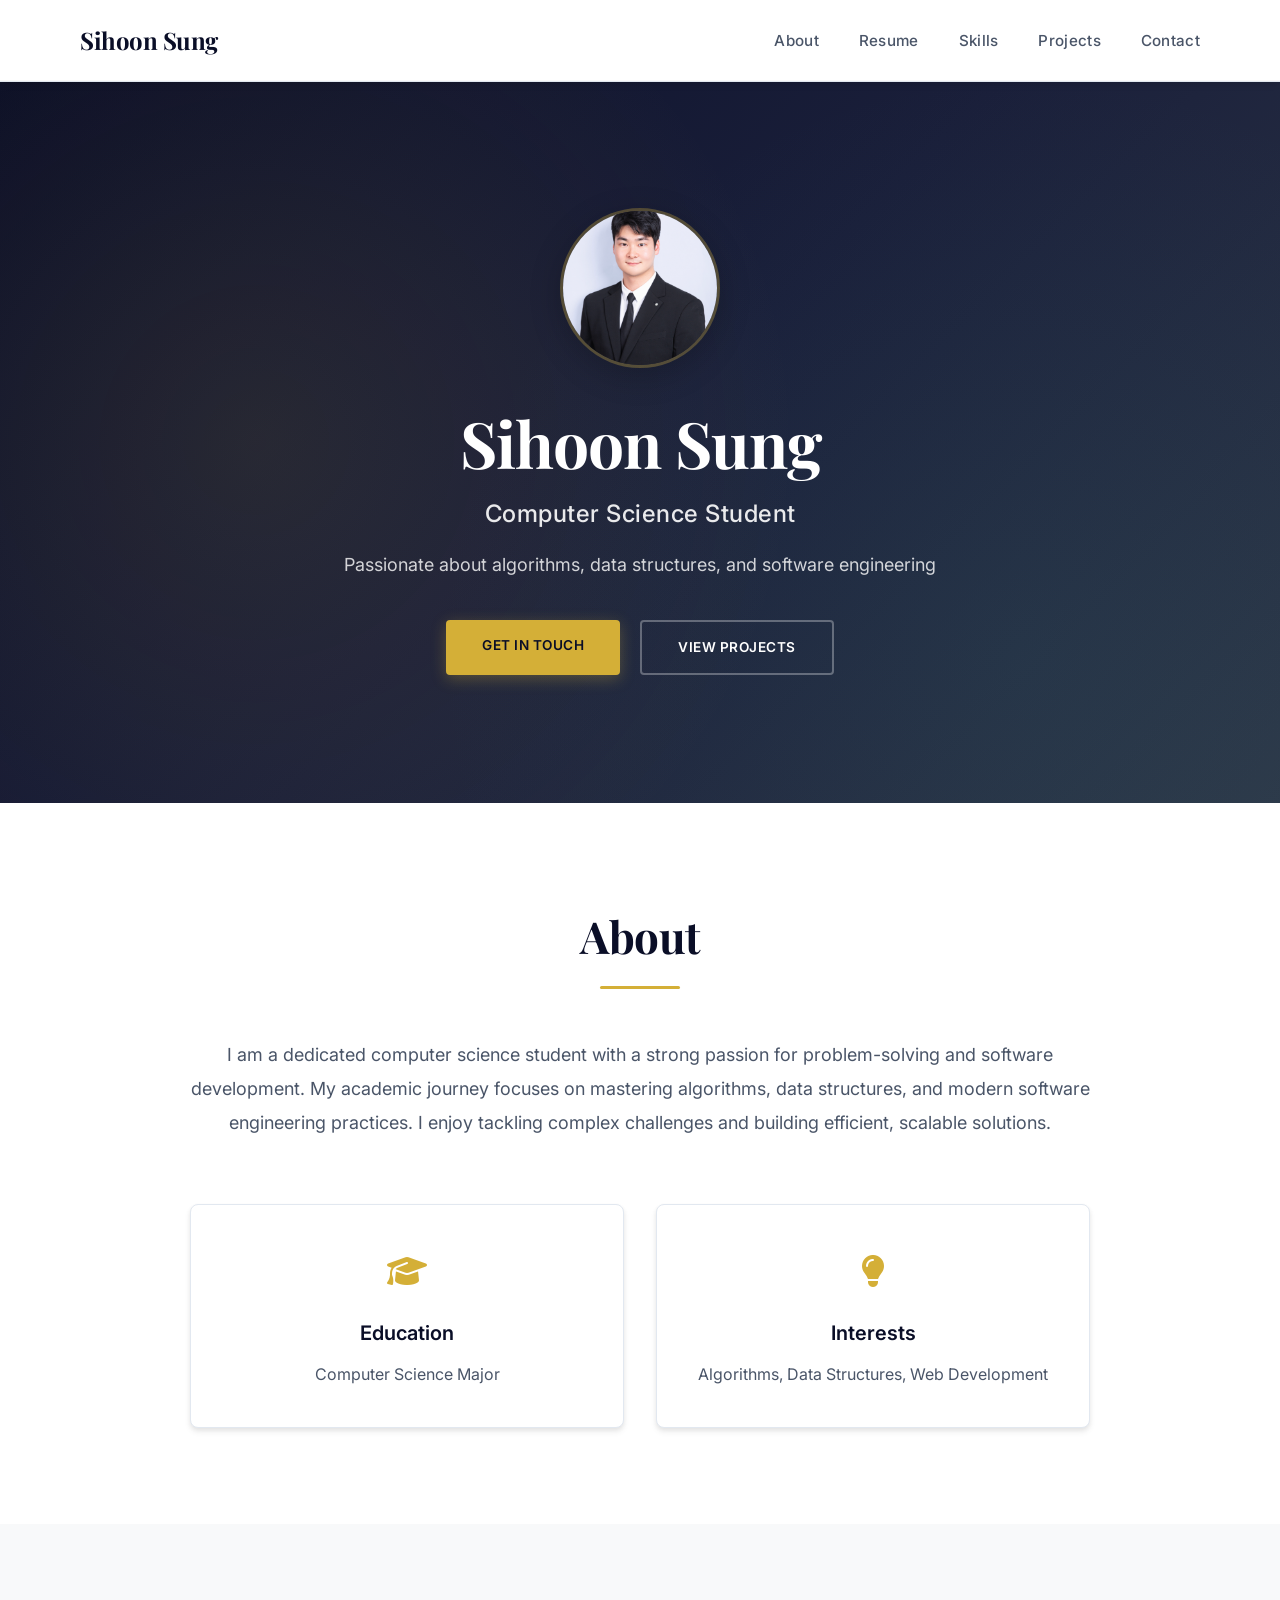
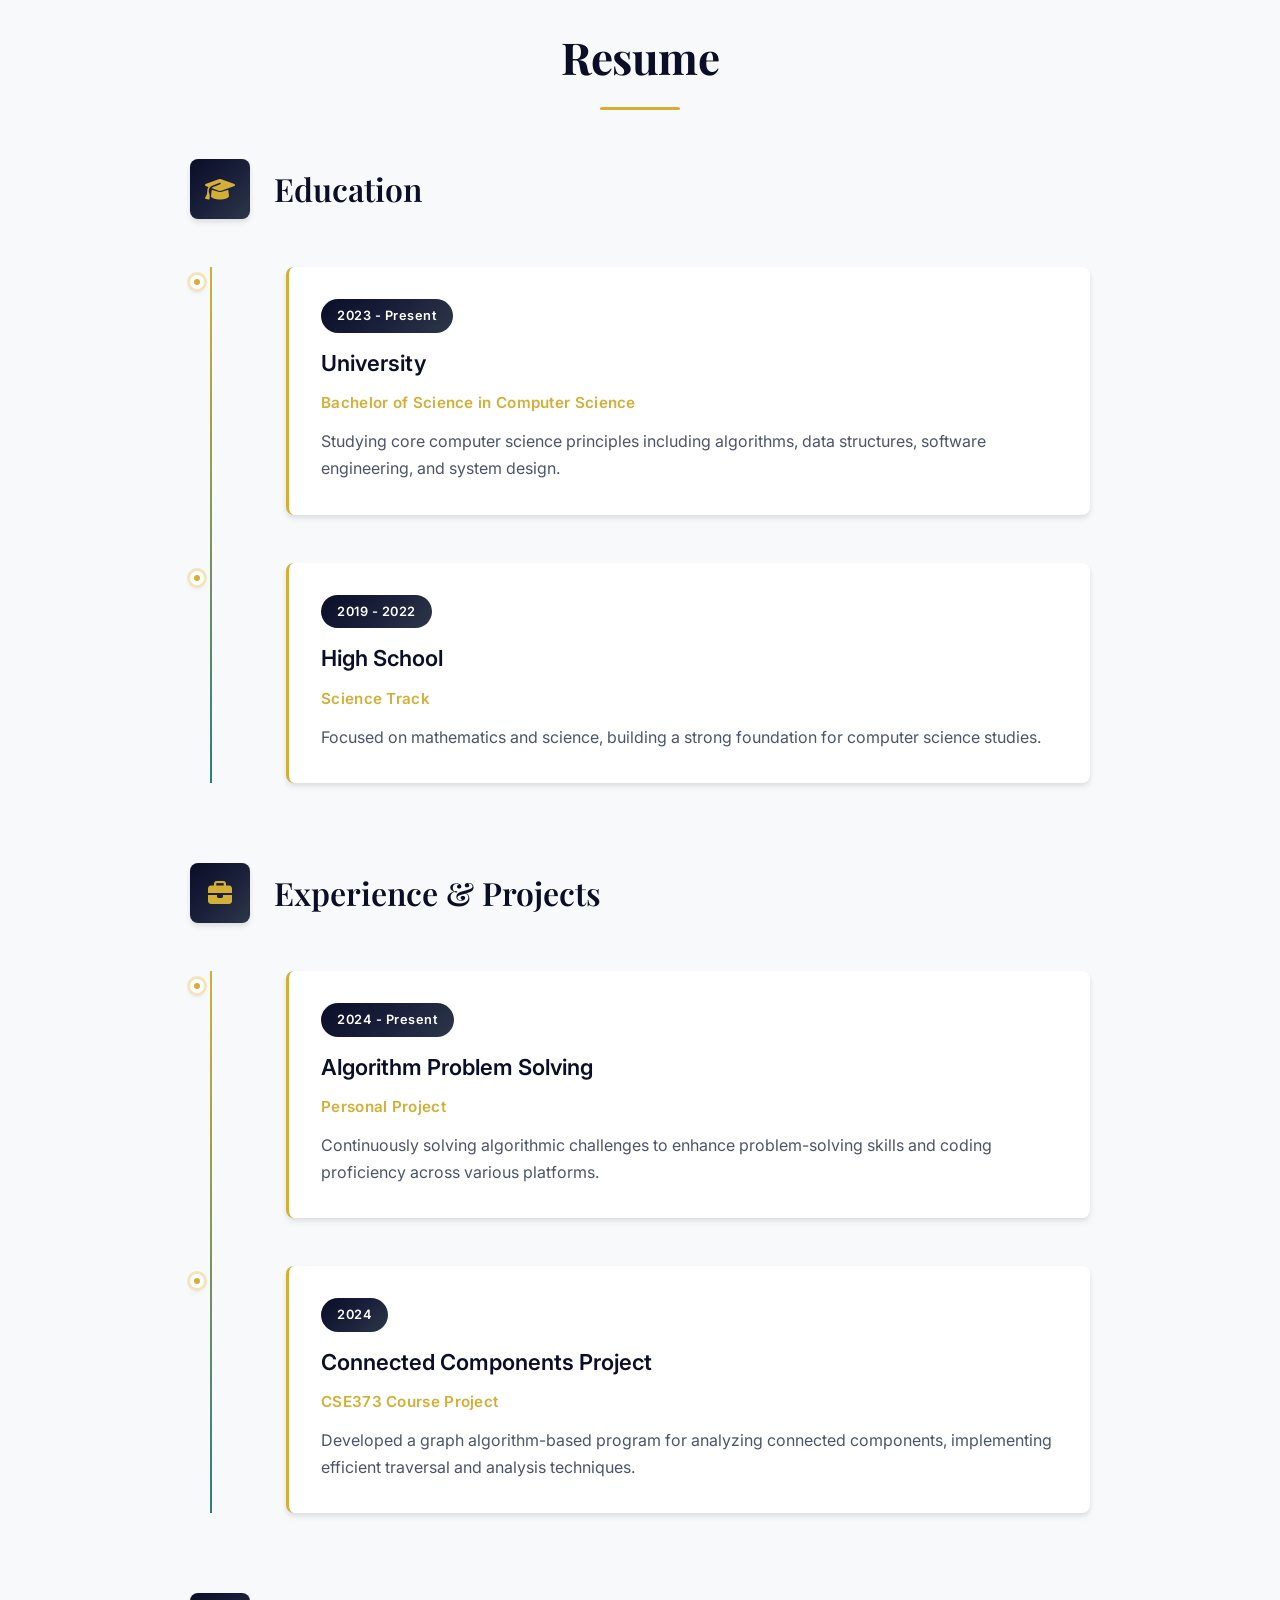
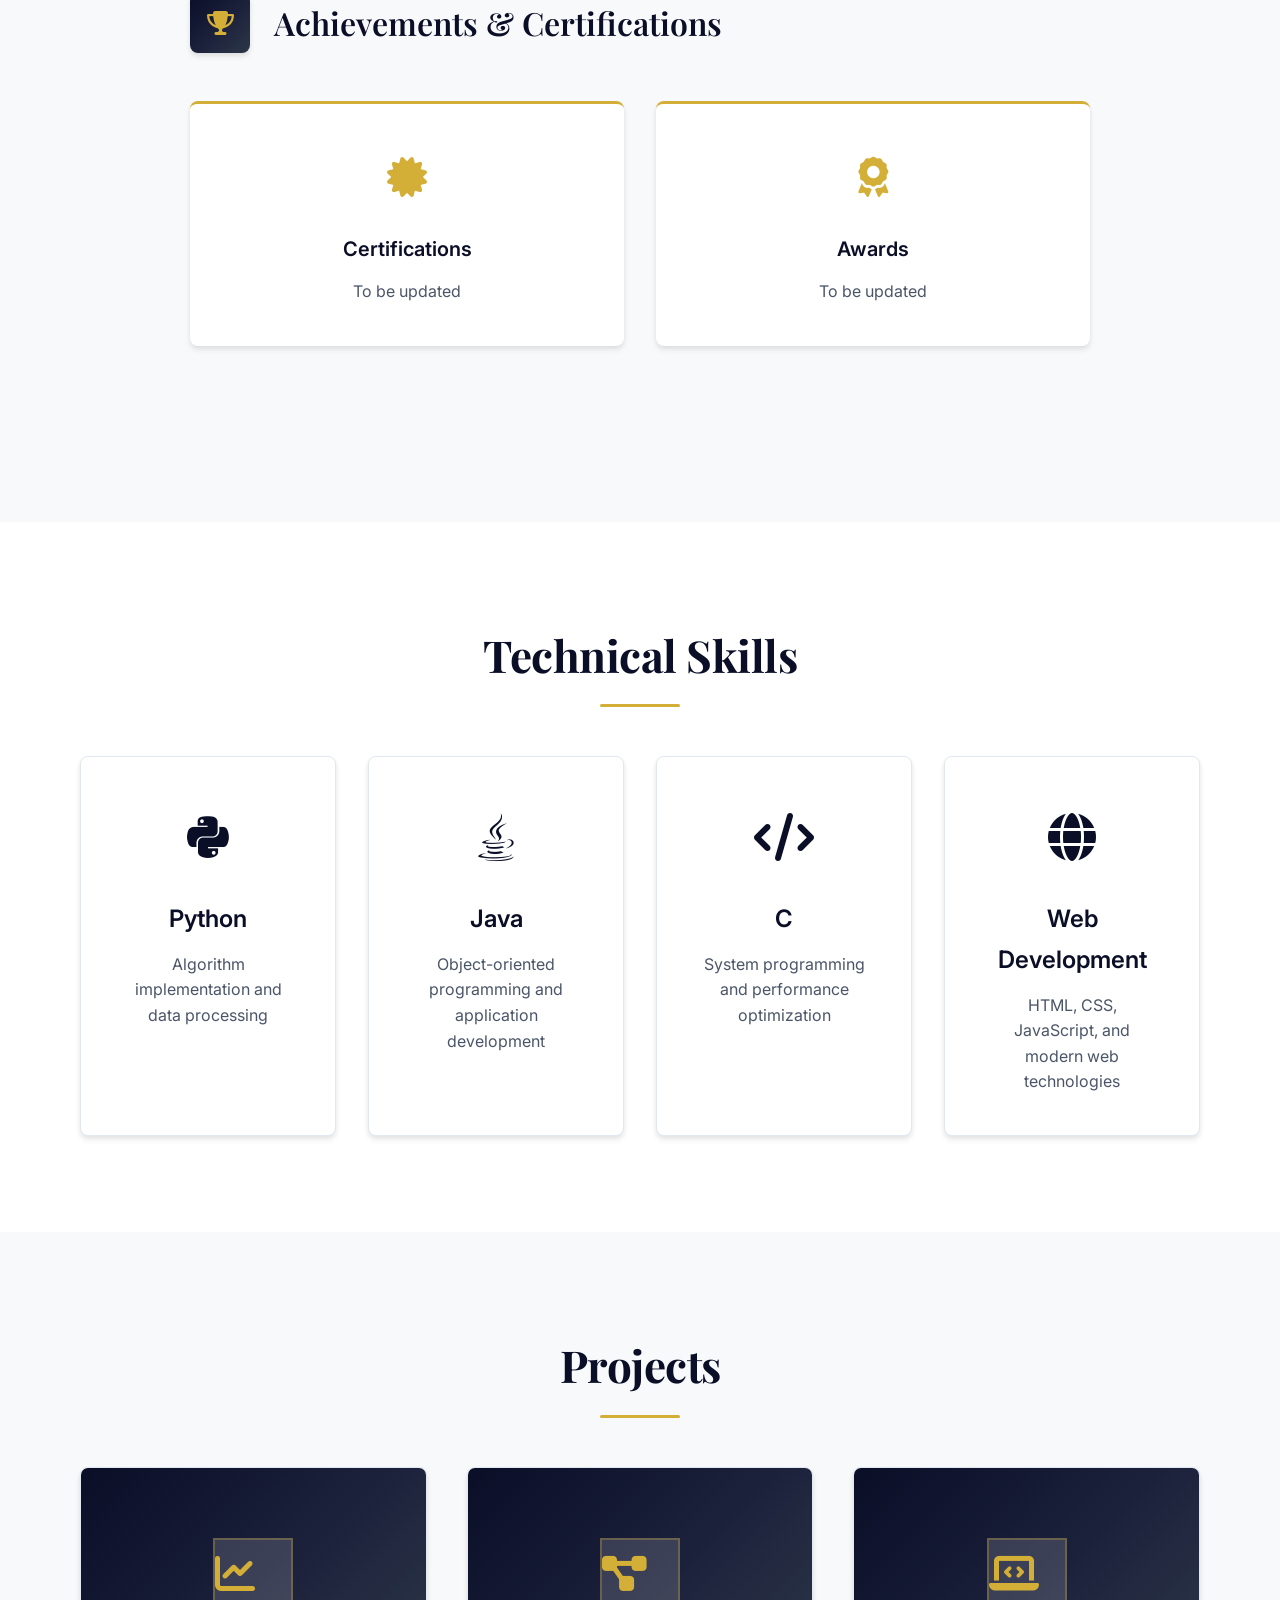
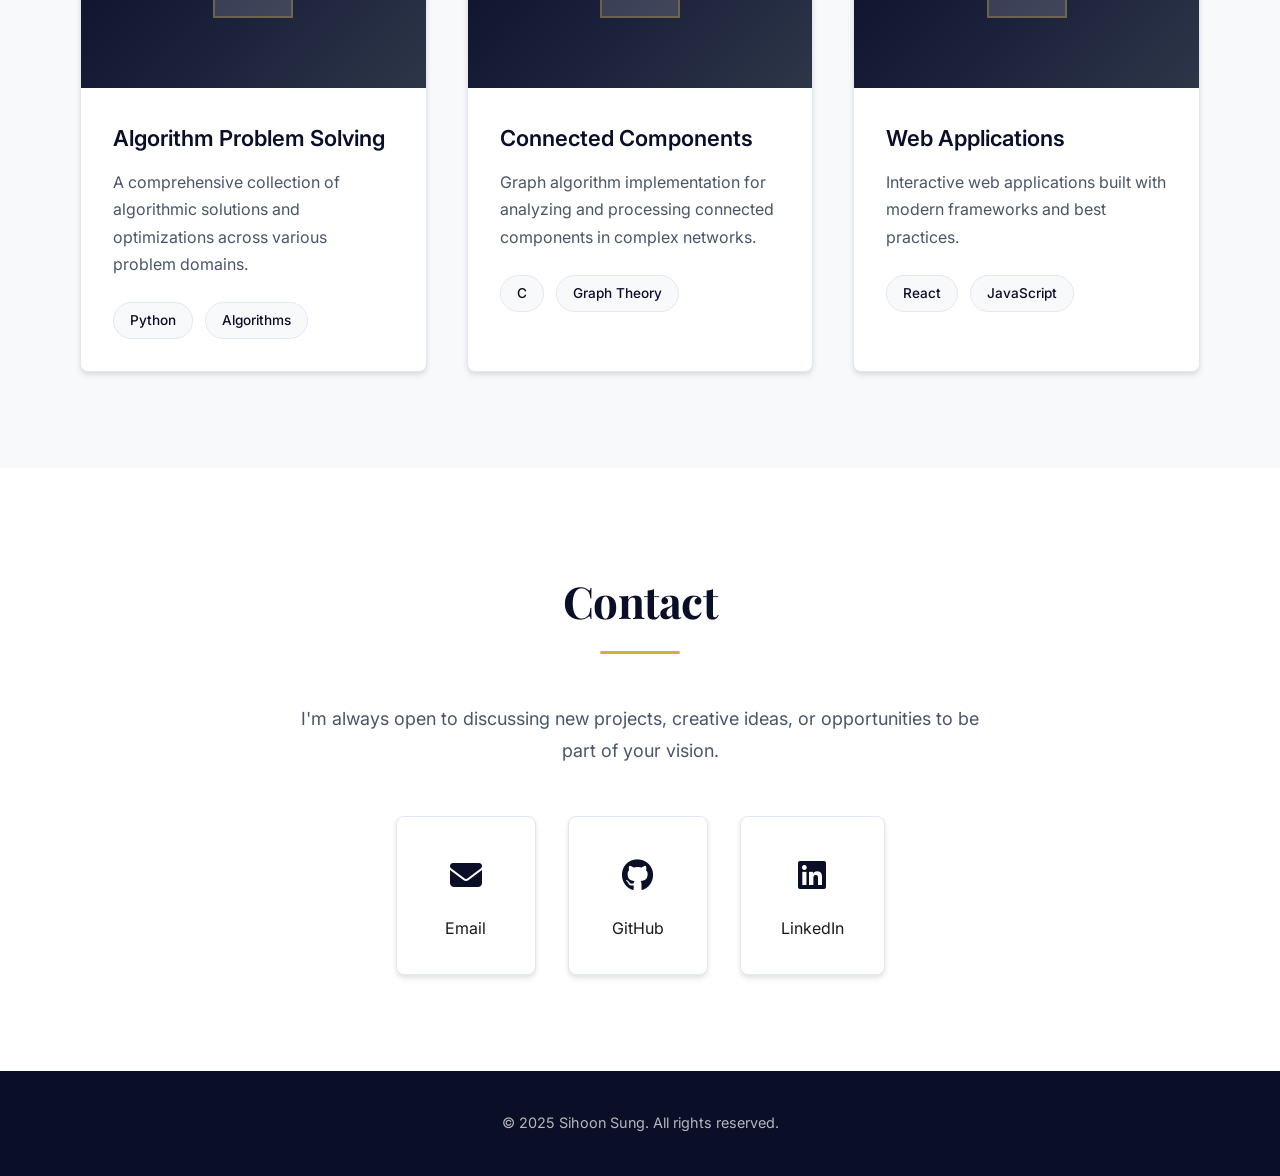
==== Profile/index.html @ a8737f74 "Profile" ====
<!DOCTYPE html>
<html lang="en">
<head>
    <meta charset="UTF-8">
    <meta name="viewport" content="width=device-width, initial-scale=1.0">
    <meta name="description" content="Sihoon Sung - Computer Science Student | Portfolio">
    <meta name="keywords" content="Sihoon Sung, Computer Science, Portfolio, Software Engineer">
    <meta name="author" content="Sihoon Sung">
    <link rel="canonical" href="https://sihoonsung.com">
    <title>Sihoon Sung | Portfolio</title>
    <link rel="stylesheet" href="styles.css">
    <link rel="preconnect" href="https://fonts.googleapis.com">
    <link rel="preconnect" href="https://fonts.gstatic.com" crossorigin>
    <link href="https://fonts.googleapis.com/css2?family=Inter:wght@300;400;500;600;700&family=Playfair+Display:wght@400;600;700&display=swap" rel="stylesheet">
    <link rel="stylesheet" href="https://cdnjs.cloudflare.com/ajax/libs/font-awesome/6.4.0/css/all.min.css">
</head>
<body>
    <nav class="navbar">
        <div class="container">
            <div class="nav-brand">Sihoon Sung</div>
            <ul class="nav-menu">
                <li><a href="#about">About</a></li>
                <li><a href="#resume">Resume</a></li>
                <li><a href="#skills">Skills</a></li>
                <li><a href="#projects">Projects</a></li>
                <li><a href="#contact">Contact</a></li>
            </ul>
        </div>
    </nav>

    <section class="hero">
        <div class="container">
            <div class="hero-content">
                <div class="hero-image">
                    <img src="수정.jpg" alt="Sihoon Sung" class="profile-image">
                </div>
                <h1 class="hero-title">Sihoon Sung</h1>
                <p class="hero-subtitle">Computer Science Student</p>
                <p class="hero-description">Passionate about algorithms, data structures, and software engineering</p>
                <div class="hero-buttons">
                    <a href="#contact" class="btn btn-primary">Get in Touch</a>
                    <a href="#projects" class="btn btn-secondary">View Projects</a>
                </div>
            </div>
        </div>
    </section>

    <section id="about" class="section">
        <div class="container">
            <h2 class="section-title">About</h2>
            <div class="about-content">
                <p class="about-text">
                    I am a dedicated computer science student with a strong passion for problem-solving and software development. 
                    My academic journey focuses on mastering algorithms, data structures, and modern software engineering practices. 
                    I enjoy tackling complex challenges and building efficient, scalable solutions.
                </p>
                <div class="about-details">
                    <div class="detail-item">
                        <div class="detail-icon"><i class="fas fa-graduation-cap"></i></div>
                        <h3>Education</h3>
                        <p>Computer Science Major</p>
                    </div>
                    <div class="detail-item">
                        <div class="detail-icon"><i class="fas fa-lightbulb"></i></div>
                        <h3>Interests</h3>
                        <p>Algorithms, Data Structures, Web Development</p>
                    </div>
                </div>
            </div>
        </div>
    </section>

    <section id="resume" class="section section-alt">
        <div class="container">
            <h2 class="section-title">Resume</h2>
            <div class="resume-container">
                <div class="resume-section">
                    <div class="resume-header">
                        <div class="resume-icon"><i class="fas fa-graduation-cap"></i></div>
                        <h3>Education</h3>
                    </div>
                    <div class="timeline">
                        <div class="timeline-item">
                            <div class="timeline-marker"></div>
                            <div class="timeline-content">
                                <div class="timeline-date">2023 - Present</div>
                                <h4>University</h4>
                                <p class="timeline-subtitle">Bachelor of Science in Computer Science</p>
                                <p class="timeline-description">Studying core computer science principles including algorithms, data structures, software engineering, and system design.</p>
                            </div>
                        </div>
                        <div class="timeline-item">
                            <div class="timeline-marker"></div>
                            <div class="timeline-content">
                                <div class="timeline-date">2019 - 2022</div>
                                <h4>High School</h4>
                                <p class="timeline-subtitle">Science Track</p>
                                <p class="timeline-description">Focused on mathematics and science, building a strong foundation for computer science studies.</p>
                            </div>
                        </div>
                    </div>
                </div>

                <div class="resume-section">
                    <div class="resume-header">
                        <div class="resume-icon"><i class="fas fa-briefcase"></i></div>
                        <h3>Experience & Projects</h3>
                    </div>
                    <div class="timeline">
                        <div class="timeline-item">
                            <div class="timeline-marker"></div>
                            <div class="timeline-content">
                                <div class="timeline-date">2024 - Present</div>
                                <h4>Algorithm Problem Solving</h4>
                                <p class="timeline-subtitle">Personal Project</p>
                                <p class="timeline-description">Continuously solving algorithmic challenges to enhance problem-solving skills and coding proficiency across various platforms.</p>
                            </div>
                        </div>
                        <div class="timeline-item">
                            <div class="timeline-marker"></div>
                            <div class="timeline-content">
                                <div class="timeline-date">2024</div>
                                <h4>Connected Components Project</h4>
                                <p class="timeline-subtitle">CSE373 Course Project</p>
                                <p class="timeline-description">Developed a graph algorithm-based program for analyzing connected components, implementing efficient traversal and analysis techniques.</p>
                            </div>
                        </div>
                    </div>
                </div>

                <div class="resume-section">
                    <div class="resume-header">
                        <div class="resume-icon"><i class="fas fa-trophy"></i></div>
                        <h3>Achievements & Certifications</h3>
                    </div>
                    <div class="achievements-grid">
                        <div class="achievement-card">
                            <div class="achievement-icon"><i class="fas fa-certificate"></i></div>
                            <h4>Certifications</h4>
                            <p>To be updated</p>
                        </div>
                        <div class="achievement-card">
                            <div class="achievement-icon"><i class="fas fa-award"></i></div>
                            <h4>Awards</h4>
                            <p>To be updated</p>
                        </div>
                    </div>
                </div>
            </div>
        </div>
    </section>

    <section id="skills" class="section">
        <div class="container">
            <h2 class="section-title">Technical Skills</h2>
            <div class="skills-grid">
                <div class="skill-card">
                    <div class="skill-icon"><i class="fab fa-python"></i></div>
                    <h3>Python</h3>
                    <p>Algorithm implementation and data processing</p>
                </div>
                <div class="skill-card">
                    <div class="skill-icon"><i class="fab fa-java"></i></div>
                    <h3>Java</h3>
                    <p>Object-oriented programming and application development</p>
                </div>
                <div class="skill-card">
                    <div class="skill-icon"><i class="fas fa-code"></i></div>
                    <h3>C</h3>
                    <p>System programming and performance optimization</p>
                </div>
                <div class="skill-card">
                    <div class="skill-icon"><i class="fas fa-globe"></i></div>
                    <h3>Web Development</h3>
                    <p>HTML, CSS, JavaScript, and modern web technologies</p>
                </div>
            </div>
        </div>
    </section>

    <section id="projects" class="section section-alt">
        <div class="container">
            <h2 class="section-title">Projects</h2>
            <div class="projects-grid">
                <div class="project-card">
                    <div class="project-image">
                        <div class="image-placeholder"><i class="fas fa-chart-line"></i></div>
                    </div>
                    <div class="project-content">
                        <h3>Algorithm Problem Solving</h3>
                        <p>A comprehensive collection of algorithmic solutions and optimizations across various problem domains.</p>
                        <div class="project-tags">
                            <span class="tag">Python</span>
                            <span class="tag">Algorithms</span>
                        </div>
                    </div>
                </div>
                <div class="project-card">
                    <div class="project-image">
                        <div class="image-placeholder"><i class="fas fa-project-diagram"></i></div>
                    </div>
                    <div class="project-content">
                        <h3>Connected Components</h3>
                        <p>Graph algorithm implementation for analyzing and processing connected components in complex networks.</p>
                        <div class="project-tags">
                            <span class="tag">C</span>
                            <span class="tag">Graph Theory</span>
                        </div>
                    </div>
                </div>
                <div class="project-card">
                    <div class="project-image">
                        <div class="image-placeholder"><i class="fas fa-laptop-code"></i></div>
                    </div>
                    <div class="project-content">
                        <h3>Web Applications</h3>
                        <p>Interactive web applications built with modern frameworks and best practices.</p>
                        <div class="project-tags">
                            <span class="tag">React</span>
                            <span class="tag">JavaScript</span>
                        </div>
                    </div>
                </div>
            </div>
        </div>
    </section>

    <section id="contact" class="section">
        <div class="container">
            <h2 class="section-title">Contact</h2>
            <div class="contact-content">
                <p class="contact-text">I'm always open to discussing new projects, creative ideas, or opportunities to be part of your vision.</p>
                <div class="contact-links">
                    <a href="mailto:your.email@example.com" class="contact-link">
                        <span class="contact-icon"><i class="fas fa-envelope"></i></span>
                        <span>Email</span>
                    </a>
                    <a href="https://github.com" target="_blank" class="contact-link">
                        <span class="contact-icon"><i class="fab fa-github"></i></span>
                        <span>GitHub</span>
                    </a>
                    <a href="https://linkedin.com" target="_blank" class="contact-link">
                        <span class="contact-icon"><i class="fab fa-linkedin"></i></span>
                        <span>LinkedIn</span>
                    </a>
                </div>
            </div>
        </div>
    </section>

    <footer class="footer">
        <div class="container">
            <p>&copy; 2025 Sihoon Sung. All rights reserved.</p>
        </div>
    </footer>

    <script src="script.js"></script>
</body>
</html>
---- Profile/styles.css ----
* {
    margin: 0;
    padding: 0;
    box-sizing: border-box;
}

:root {
    --primary-dark: #0a0e27;
    --primary-navy: #1a1f3a;
    --primary-charcoal: #2d3748;
    --accent-gold: #d4af37;
    --accent-gold-light: #f4e4bc;
    --accent-teal: #2d7d7d;
    --text-primary: #1a1a1a;
    --text-secondary: #4a5568;
    --text-light: #718096;
    --bg-primary: #ffffff;
    --bg-secondary: #f8f9fa;
    --bg-dark: #0f1419;
    --bg-card: #ffffff;
    --border-color: #e2e8f0;
    --shadow-sm: 0 1px 3px rgba(0, 0, 0, 0.05);
    --shadow: 0 4px 6px rgba(0, 0, 0, 0.07), 0 2px 4px rgba(0, 0, 0, 0.05);
    --shadow-lg: 0 10px 25px rgba(0, 0, 0, 0.1), 0 4px 10px rgba(0, 0, 0, 0.06);
    --shadow-xl: 0 20px 40px rgba(0, 0, 0, 0.12);
    --gradient-primary: linear-gradient(135deg, #0a0e27 0%, #1a1f3a 50%, #2d3748 100%);
    --gradient-gold: linear-gradient(135deg, #d4af37 0%, #f4e4bc 100%);
}

body {
    font-family: 'Inter', -apple-system, BlinkMacSystemFont, 'Segoe UI', sans-serif;
    color: var(--text-primary);
    line-height: 1.7;
    background-color: var(--bg-primary);
    font-weight: 400;
    -webkit-font-smoothing: antialiased;
    -moz-osx-font-smoothing: grayscale;
}

.container {
    max-width: 1200px;
    margin: 0 auto;
    padding: 0 40px;
}

.navbar {
    position: fixed;
    top: 0;
    left: 0;
    right: 0;
    background: rgba(255, 255, 255, 0.95);
    backdrop-filter: blur(20px);
    -webkit-backdrop-filter: blur(20px);
    border-bottom: 1px solid var(--border-color);
    box-shadow: var(--shadow-sm);
    z-index: 1000;
    padding: 1.25rem 0;
    transition: all 0.3s ease;
}

.navbar .container {
    display: flex;
    justify-content: space-between;
    align-items: center;
}

.nav-brand {
    font-family: 'Playfair Display', serif;
    font-size: 1.5rem;
    font-weight: 700;
    color: var(--primary-dark);
    letter-spacing: -0.5px;
}

.nav-menu {
    display: flex;
    list-style: none;
    gap: 2.5rem;
}

.nav-menu a {
    text-decoration: none;
    color: var(--text-secondary);
    font-weight: 500;
    font-size: 0.95rem;
    transition: all 0.3s ease;
    position: relative;
    padding: 0.5rem 0;
    letter-spacing: 0.3px;
}

.nav-menu a::after {
    content: '';
    position: absolute;
    bottom: 0;
    left: 0;
    width: 0;
    height: 2px;
    background: var(--accent-gold);
    transition: width 0.3s ease;
}

.nav-menu a:hover {
    color: var(--primary-dark);
}

.nav-menu a:hover::after {
    width: 100%;
}

.hero {
    margin-top: 80px;
    padding: 8rem 0;
    background: var(--gradient-primary);
    color: white;
    text-align: center;
    position: relative;
    overflow: hidden;
}

.hero::before {
    content: '';
    position: absolute;
    top: 0;
    left: 0;
    right: 0;
    bottom: 0;
    background: 
        radial-gradient(circle at 20% 50%, rgba(212, 175, 55, 0.1) 0%, transparent 50%),
        radial-gradient(circle at 80% 80%, rgba(45, 125, 125, 0.1) 0%, transparent 50%);
    pointer-events: none;
}

.hero-content {
    max-width: 800px;
    margin: 0 auto;
    position: relative;
    z-index: 1;
}

.hero-image {
    margin-bottom: 2.5rem;
}

.profile-image {
    width: 160px;
    height: 160px;
    border-radius: 50%;
    object-fit: cover;
    margin: 0 auto;
    display: block;
    border: 3px solid rgba(212, 175, 55, 0.3);
    box-shadow: 0 8px 32px rgba(0, 0, 0, 0.2);
    transition: all 0.4s ease;
}

.profile-image:hover {
    transform: scale(1.05);
    border-color: var(--accent-gold);
    box-shadow: 0 12px 40px rgba(212, 175, 55, 0.3);
}

.hero-title {
    font-family: 'Playfair Display', serif;
    font-size: 4rem;
    font-weight: 700;
    margin-bottom: 1rem;
    line-height: 1.1;
    letter-spacing: -1px;
}

.hero-subtitle {
    font-size: 1.5rem;
    font-weight: 500;
    margin-bottom: 1rem;
    color: rgba(255, 255, 255, 0.9);
    letter-spacing: 0.5px;
}

.hero-description {
    font-size: 1.125rem;
    color: rgba(255, 255, 255, 0.8);
    margin-bottom: 2.5rem;
    line-height: 1.6;
}

.hero-buttons {
    display: flex;
    gap: 1.25rem;
    justify-content: center;
    flex-wrap: wrap;
}

.btn {
    padding: 0.875rem 2.25rem;
    border-radius: 4px;
    text-decoration: none;
    font-weight: 600;
    font-size: 0.95rem;
    transition: all 0.3s ease;
    display: inline-block;
    letter-spacing: 0.5px;
    text-transform: uppercase;
    font-size: 0.85rem;
}

.btn-primary {
    background-color: var(--accent-gold);
    color: var(--primary-dark);
    box-shadow: 0 4px 15px rgba(212, 175, 55, 0.3);
}

.btn-primary:hover {
    transform: translateY(-2px);
    box-shadow: 0 6px 20px rgba(212, 175, 55, 0.4);
    background-color: #e5c84a;
}

.btn-secondary {
    background-color: transparent;
    color: white;
    border: 2px solid rgba(255, 255, 255, 0.3);
}

.btn-secondary:hover {
    background-color: rgba(255, 255, 255, 0.1);
    border-color: rgba(255, 255, 255, 0.5);
}

.section {
    padding: 6rem 0;
}

.section-alt {
    background-color: var(--bg-secondary);
}

.section-title {
    font-family: 'Playfair Display', serif;
    font-size: 2.75rem;
    font-weight: 700;
    text-align: center;
    margin-bottom: 4rem;
    color: var(--primary-dark);
    position: relative;
    display: inline-block;
    width: 100%;
    letter-spacing: -0.5px;
}

.section-title::after {
    content: '';
    position: absolute;
    bottom: -15px;
    left: 50%;
    transform: translateX(-50%);
    width: 80px;
    height: 3px;
    background: var(--accent-gold);
    border-radius: 2px;
}

.about-content {
    max-width: 900px;
    margin: 0 auto;
}

.about-text {
    font-size: 1.125rem;
    color: var(--text-secondary);
    margin-bottom: 4rem;
    text-align: center;
    line-height: 1.9;
    font-weight: 400;
}

.about-details {
    display: grid;
    grid-template-columns: repeat(auto-fit, minmax(280px, 1fr));
    gap: 2rem;
}

.detail-item {
    background-color: var(--bg-card);
    padding: 2.5rem;
    border-radius: 8px;
    box-shadow: var(--shadow);
    transition: all 0.3s ease;
    border: 1px solid var(--border-color);
    text-align: center;
}

.detail-item:hover {
    transform: translateY(-5px);
    box-shadow: var(--shadow-lg);
    border-color: var(--accent-gold);
}

.detail-icon {
    font-size: 2rem;
    color: var(--accent-gold);
    margin-bottom: 1rem;
}

.detail-item h3 {
    font-size: 1.25rem;
    margin-bottom: 0.75rem;
    color: var(--primary-dark);
    font-weight: 600;
}

.detail-item p {
    color: var(--text-secondary);
    line-height: 1.6;
}

.resume-container {
    max-width: 900px;
    margin: 0 auto;
}

.resume-section {
    margin-bottom: 5rem;
}

.resume-header {
    display: flex;
    align-items: center;
    gap: 1.5rem;
    margin-bottom: 3rem;
}

.resume-icon {
    width: 60px;
    height: 60px;
    display: flex;
    align-items: center;
    justify-content: center;
    background: var(--gradient-primary);
    border-radius: 8px;
    box-shadow: var(--shadow);
    color: var(--accent-gold);
    font-size: 1.5rem;
    transition: all 0.3s ease;
}

.resume-icon:hover {
    transform: rotate(5deg) scale(1.05);
    box-shadow: var(--shadow-lg);
}

.resume-header h3 {
    font-family: 'Playfair Display', serif;
    font-size: 2rem;
    color: var(--primary-dark);
    font-weight: 600;
}

.timeline {
    position: relative;
    padding-left: 2.5rem;
}

.timeline::before {
    content: '';
    position: absolute;
    left: 20px;
    top: 0;
    bottom: 0;
    width: 2px;
    background: linear-gradient(to bottom, var(--accent-gold), var(--accent-teal));
}

.timeline-item {
    position: relative;
    margin-bottom: 3rem;
    padding-left: 3.5rem;
}

.timeline-marker {
    position: absolute;
    left: -2.5rem;
    top: 0.5rem;
    width: 14px;
    height: 14px;
    border-radius: 50%;
    background: var(--accent-gold);
    border: 4px solid white;
    box-shadow: 0 0 0 3px var(--accent-gold-light), var(--shadow);
    z-index: 1;
    transition: all 0.3s ease;
}

.timeline-item:hover .timeline-marker {
    transform: scale(1.4);
    box-shadow: 0 0 0 3px var(--accent-gold-light), 0 0 20px rgba(212, 175, 55, 0.4);
}

.timeline-content {
    background: var(--bg-card);
    padding: 2rem;
    border-radius: 8px;
    box-shadow: var(--shadow);
    transition: all 0.3s ease;
    border-left: 3px solid var(--accent-gold);
}

.timeline-content:hover {
    transform: translateX(8px);
    box-shadow: var(--shadow-lg);
}

.timeline-date {
    display: inline-block;
    background: var(--gradient-primary);
    color: white;
    padding: 0.375rem 1rem;
    border-radius: 20px;
    font-size: 0.8rem;
    font-weight: 600;
    margin-bottom: 0.75rem;
    letter-spacing: 0.5px;
}

.timeline-content h4 {
    font-size: 1.375rem;
    color: var(--primary-dark);
    margin-bottom: 0.5rem;
    font-weight: 600;
}

.timeline-subtitle {
    color: var(--accent-gold);
    font-weight: 600;
    margin-bottom: 0.75rem;
    font-size: 0.95rem;
    letter-spacing: 0.3px;
}

.timeline-description {
    color: var(--text-secondary);
    line-height: 1.7;
}

.achievements-grid {
    display: grid;
    grid-template-columns: repeat(auto-fit, minmax(280px, 1fr));
    gap: 2rem;
}

.achievement-card {
    background: var(--bg-card);
    padding: 2.5rem;
    border-radius: 8px;
    box-shadow: var(--shadow);
    text-align: center;
    transition: all 0.3s ease;
    border-top: 3px solid var(--accent-gold);
}

.achievement-card:hover {
    transform: translateY(-5px);
    box-shadow: var(--shadow-lg);
}

.achievement-icon {
    font-size: 2.5rem;
    color: var(--accent-gold);
    margin-bottom: 1.25rem;
}

.achievement-card h4 {
    font-size: 1.25rem;
    color: var(--primary-dark);
    margin-bottom: 0.75rem;
    font-weight: 600;
}

.achievement-card p {
    color: var(--text-secondary);
}

.skills-grid {
    display: grid;
    grid-template-columns: repeat(auto-fit, minmax(250px, 1fr));
    gap: 2rem;
}

.skill-card {
    background: var(--bg-card);
    padding: 2.5rem;
    border-radius: 8px;
    box-shadow: var(--shadow);
    text-align: center;
    transition: all 0.3s ease;
    border: 1px solid var(--border-color);
}

.skill-card:hover {
    transform: translateY(-8px);
    box-shadow: var(--shadow-xl);
    border-color: var(--accent-gold);
}

.skill-icon {
    font-size: 3rem;
    margin-bottom: 1.25rem;
    color: var(--primary-dark);
}

.skill-card h3 {
    font-size: 1.5rem;
    margin-bottom: 0.75rem;
    color: var(--primary-dark);
    font-weight: 600;
}

.skill-card p {
    color: var(--text-secondary);
    line-height: 1.6;
}

.projects-grid {
    display: grid;
    grid-template-columns: repeat(auto-fit, minmax(320px, 1fr));
    gap: 2.5rem;
}

.project-card {
    background-color: var(--bg-card);
    border-radius: 8px;
    overflow: hidden;
    box-shadow: var(--shadow);
    transition: all 0.3s ease;
    border: 1px solid var(--border-color);
}

.project-card:hover {
    transform: translateY(-8px);
    box-shadow: var(--shadow-xl);
    border-color: var(--accent-gold);
}

.project-image {
    height: 220px;
    background: var(--gradient-primary);
    display: flex;
    align-items: center;
    justify-content: center;
    position: relative;
    overflow: hidden;
}

.project-image::before {
    content: '';
    position: absolute;
    top: 0;
    left: -100%;
    width: 100%;
    height: 100%;
    background: linear-gradient(90deg, transparent, rgba(212, 175, 55, 0.2), transparent);
    animation: shine 3s infinite;
}

@keyframes shine {
    0% { left: -100%; }
    100% { left: 100%; }
}

.project-image .image-placeholder {
    width: 80px;
    height: 80px;
    font-size: 2.5rem;
    background: rgba(255, 255, 255, 0.15);
    border: 2px solid rgba(212, 175, 55, 0.3);
    color: var(--accent-gold);
}

.project-content {
    padding: 2rem;
}

.project-content h3 {
    font-size: 1.375rem;
    margin-bottom: 0.75rem;
    color: var(--primary-dark);
    font-weight: 600;
}

.project-content p {
    color: var(--text-secondary);
    margin-bottom: 1.5rem;
    line-height: 1.7;
}

.project-tags {
    display: flex;
    gap: 0.75rem;
    flex-wrap: wrap;
}

.tag {
    background-color: var(--bg-secondary);
    color: var(--primary-dark);
    padding: 0.375rem 1rem;
    border-radius: 20px;
    font-size: 0.85rem;
    font-weight: 500;
    border: 1px solid var(--border-color);
}

.contact-content {
    max-width: 700px;
    margin: 0 auto;
    text-align: center;
}

.contact-text {
    font-size: 1.125rem;
    color: var(--text-secondary);
    margin-bottom: 3rem;
    line-height: 1.8;
}

.contact-links {
    display: flex;
    justify-content: center;
    gap: 2rem;
    flex-wrap: wrap;
}

.contact-link {
    display: flex;
    flex-direction: column;
    align-items: center;
    gap: 0.75rem;
    text-decoration: none;
    color: var(--text-primary);
    padding: 2rem 2.5rem;
    background: var(--bg-card);
    border-radius: 8px;
    box-shadow: var(--shadow);
    transition: all 0.3s ease;
    min-width: 140px;
    border: 1px solid var(--border-color);
}

.contact-link:hover {
    transform: translateY(-8px);
    box-shadow: var(--shadow-xl);
    color: var(--primary-dark);
    border-color: var(--accent-gold);
    background: var(--gradient-primary);
    color: white;
}

.contact-link:hover .contact-icon {
    color: var(--accent-gold);
}

.contact-icon {
    font-size: 2rem;
    color: var(--primary-dark);
    transition: color 0.3s ease;
}

.contact-link:hover .contact-icon {
    color: var(--accent-gold);
}

.footer {
    background-color: var(--primary-dark);
    color: rgba(255, 255, 255, 0.7);
    text-align: center;
    padding: 2.5rem 0;
    font-size: 0.9rem;
}

html {
    scroll-behavior: smooth;
}

@media (max-width: 768px) {
    .container {
        padding: 0 24px;
    }

    .hero-title {
        font-size: 2.75rem;
    }

    .hero-subtitle {
        font-size: 1.25rem;
    }

    .hero-description {
        font-size: 1rem;
    }

    .nav-menu {
        gap: 1.5rem;
        font-size: 0.9rem;
    }

    .section-title {
        font-size: 2.25rem;
    }

    .section {
        padding: 4rem 0;
    }

    .projects-grid {
        grid-template-columns: 1fr;
    }

    .skills-grid {
        grid-template-columns: 1fr;
    }

    .timeline {
        padding-left: 1.5rem;
    }
    
    .timeline-item {
        padding-left: 2rem;
    }
    
    .timeline-marker {
        left: -1.5rem;
    }
}
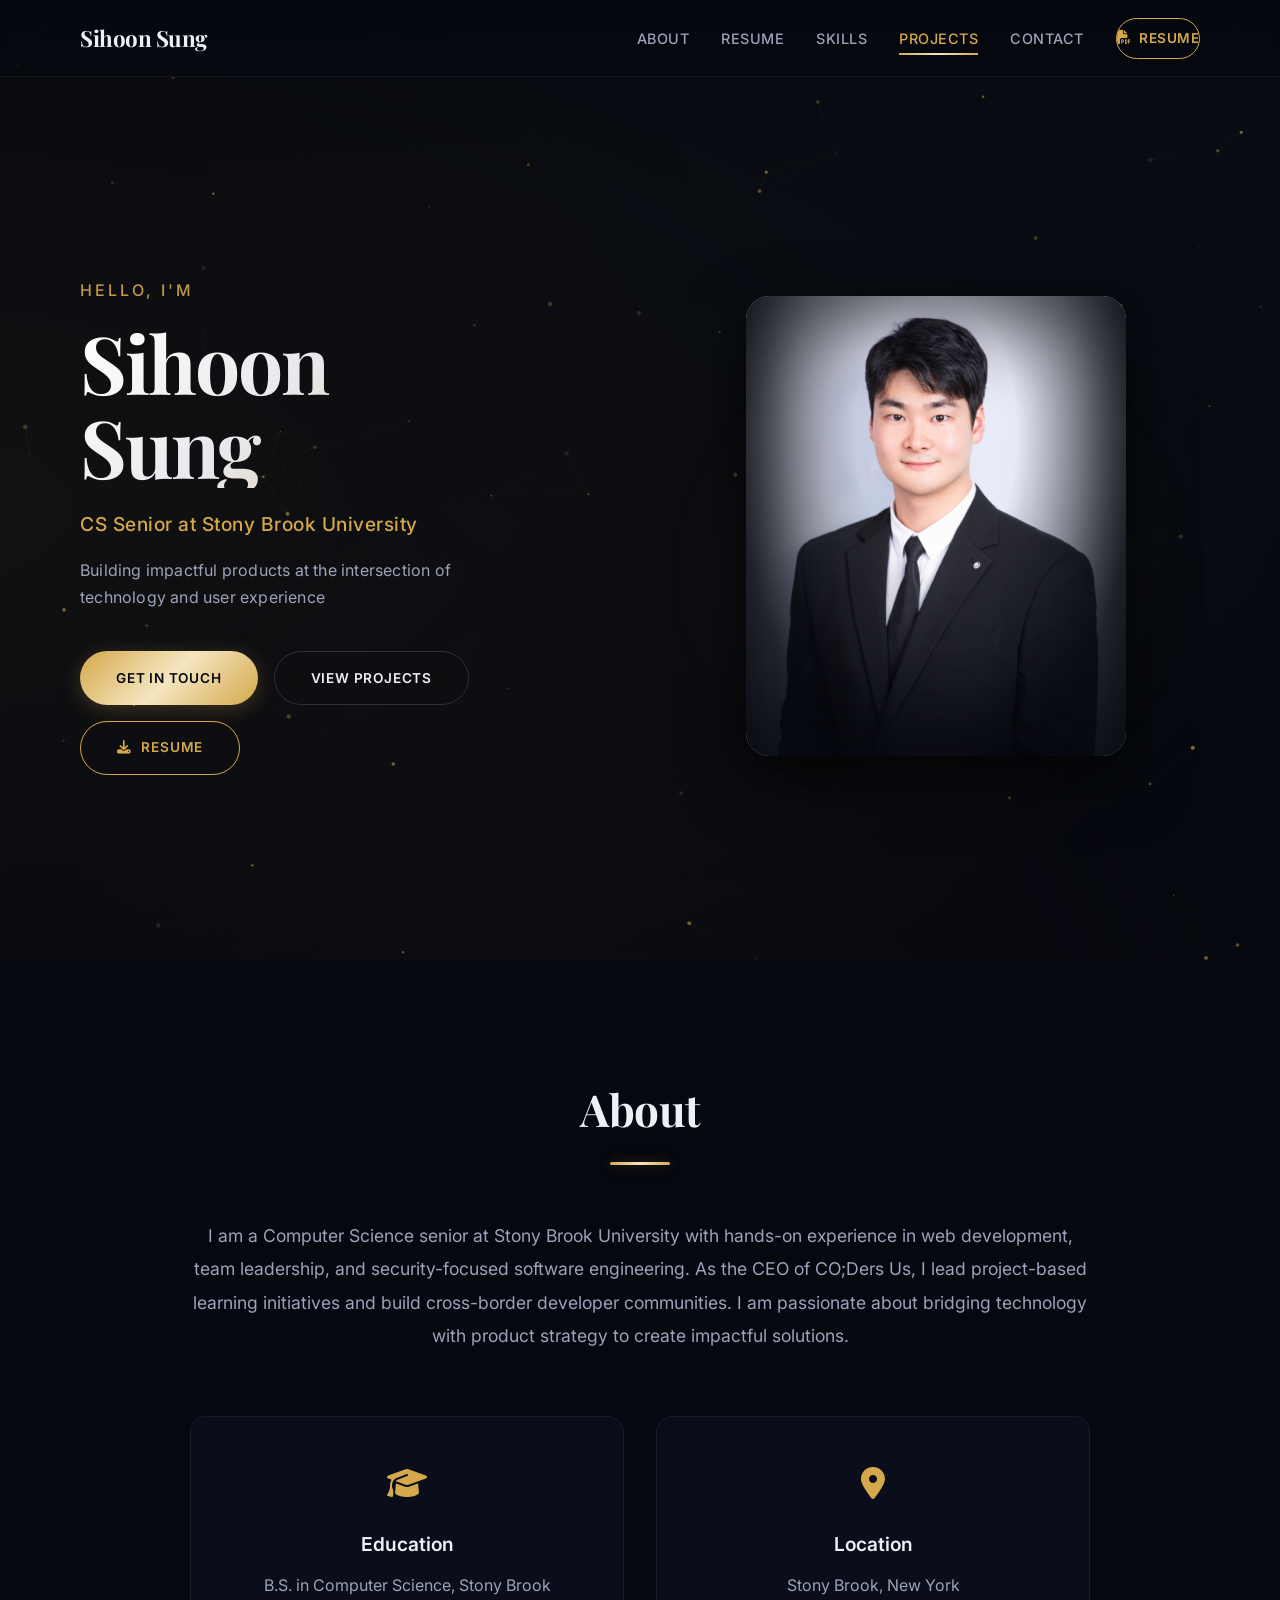
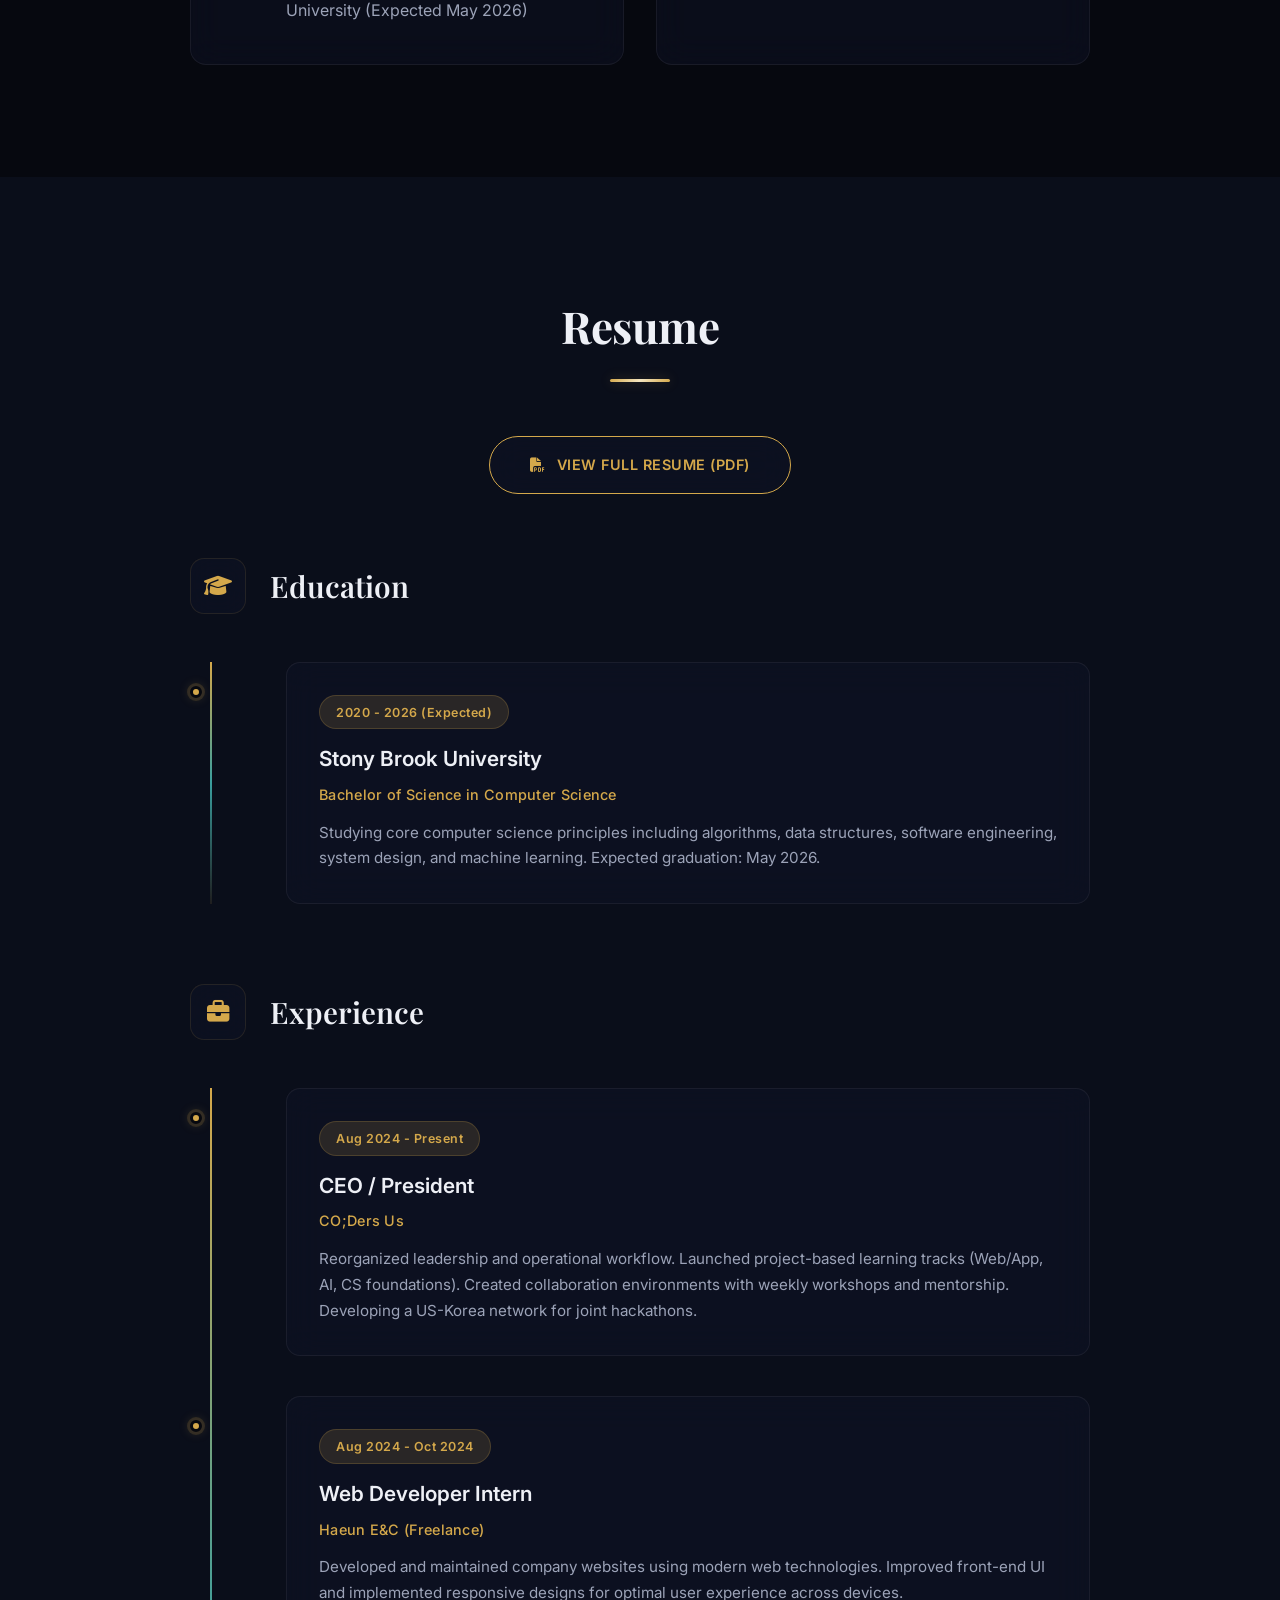
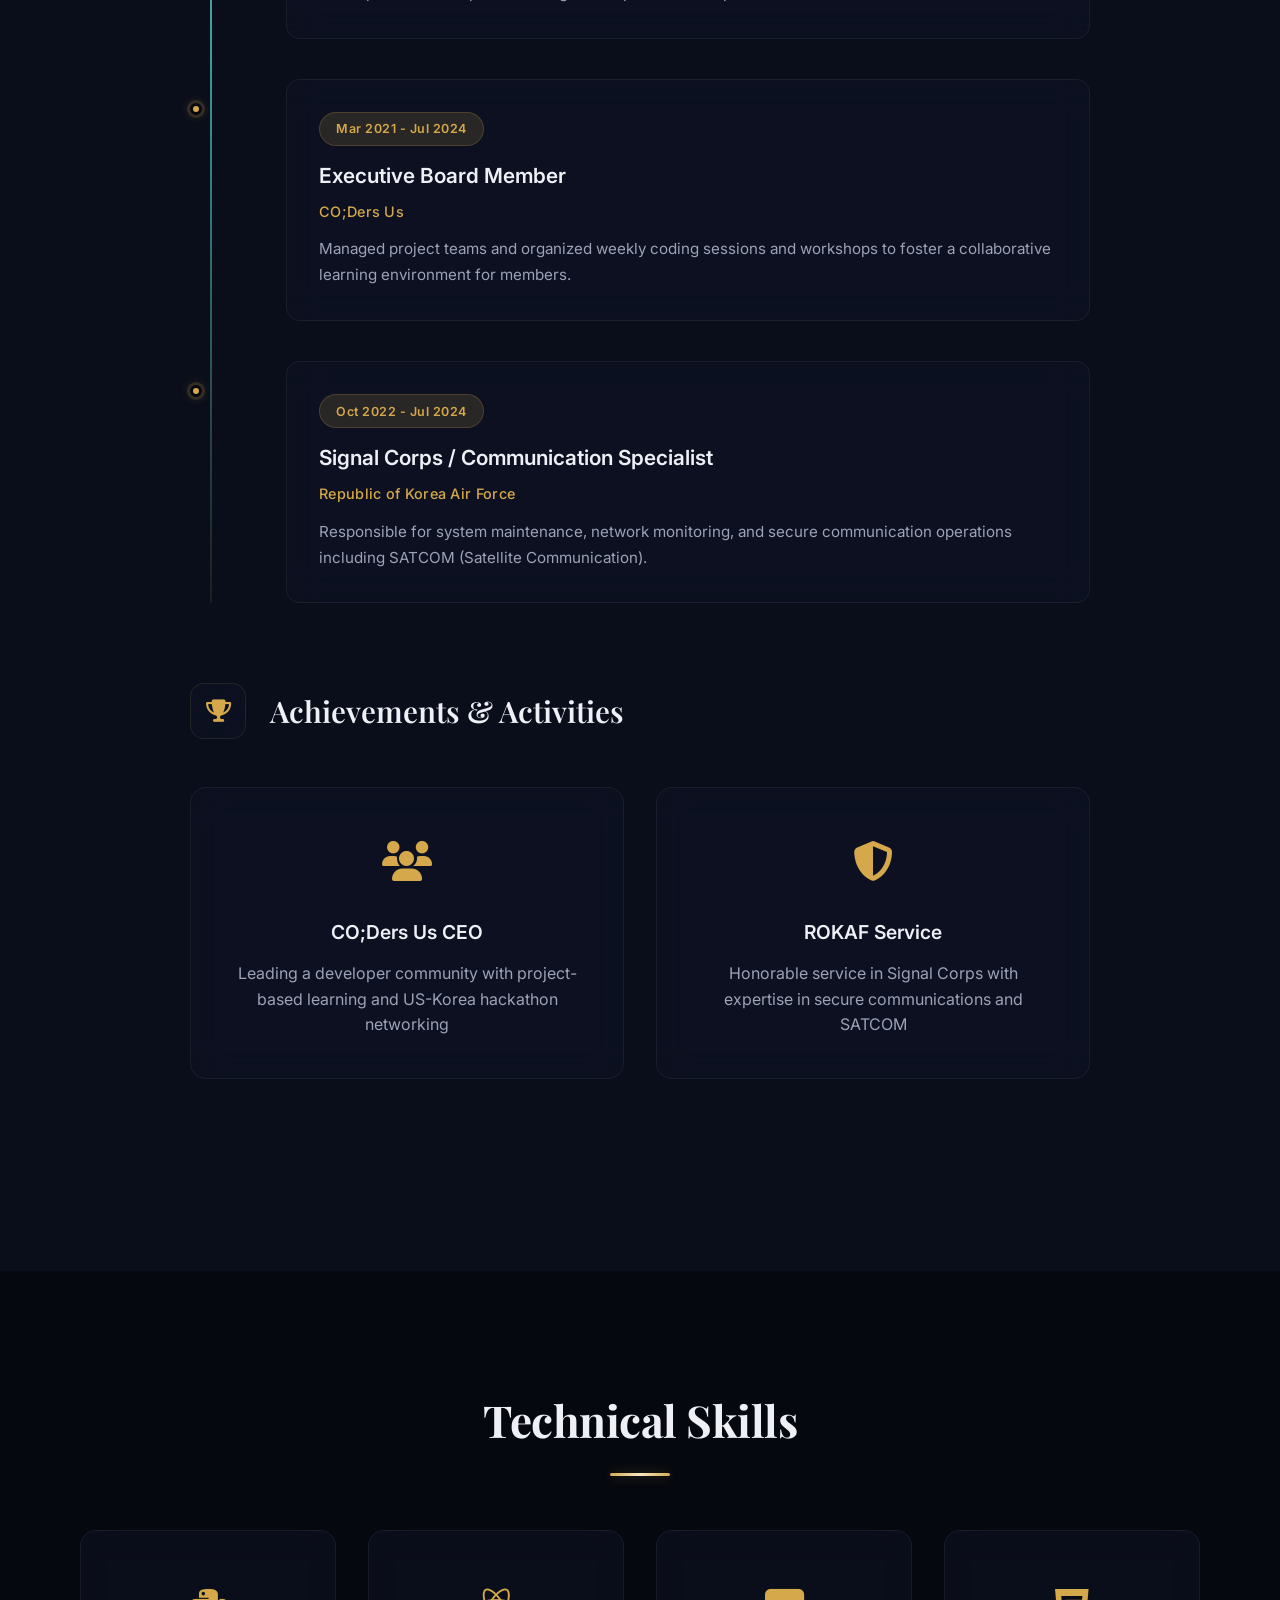
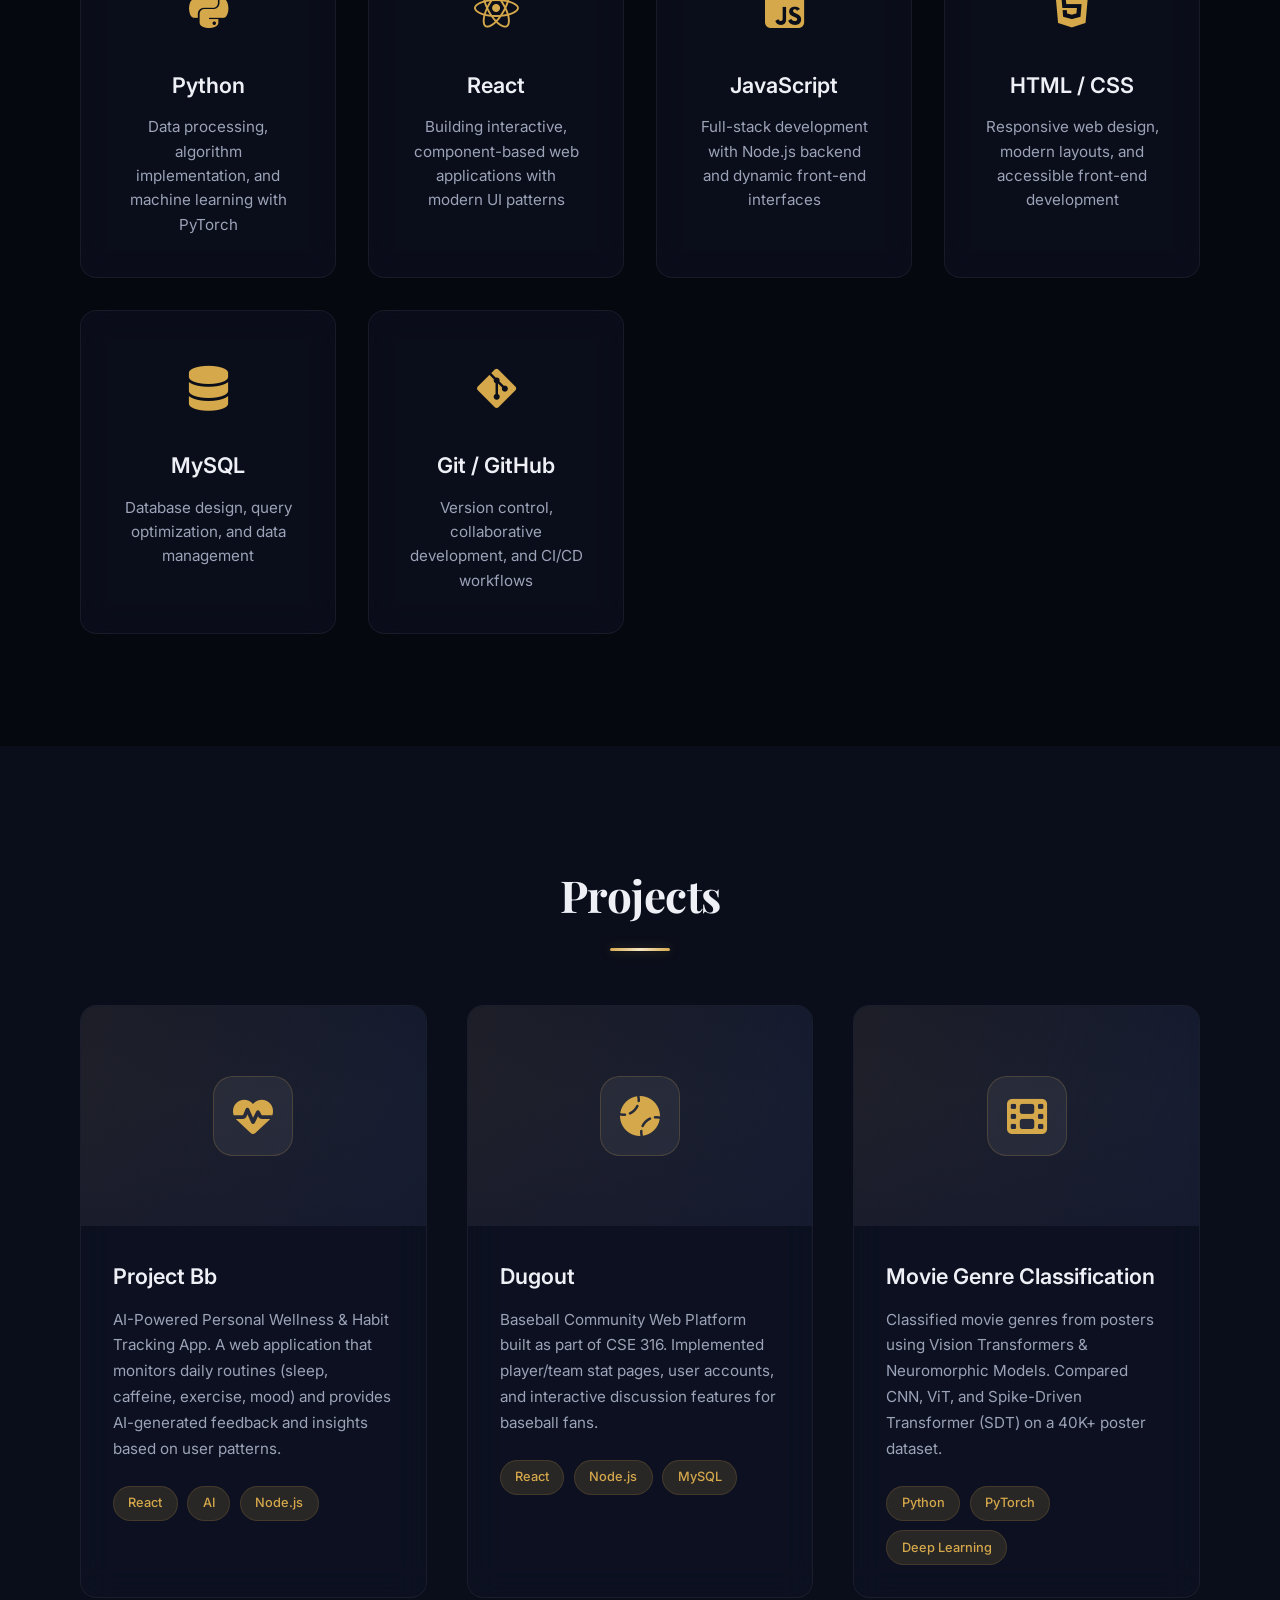
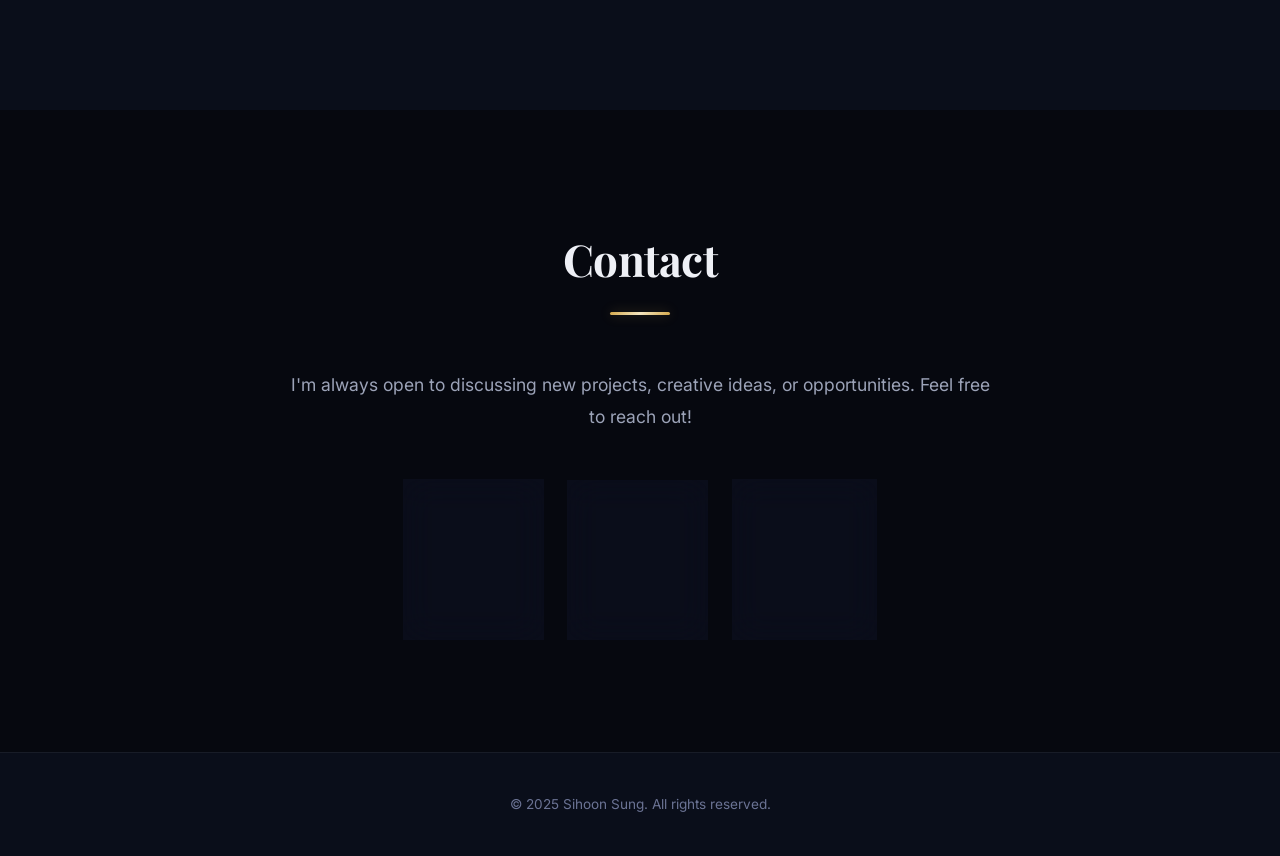
==== commit 06a4641b: "profile" ====
--- a/Profile/index.html
+++ b/Profile/index.html
@@ -1,21 +1,29 @@
 <!DOCTYPE html>
 <html lang="en">
+
 <head>
     <meta charset="UTF-8">
     <meta name="viewport" content="width=device-width, initial-scale=1.0">
-    <meta name="description" content="Sihoon Sung - Computer Science Student | Portfolio">
-    <meta name="keywords" content="Sihoon Sung, Computer Science, Portfolio, Software Engineer">
+    <meta name="description"
+        content="Sihoon Sung - CS Senior at Stony Brook University | Aspiring Product Manager | Security-Focused Developer">
+    <meta name="keywords"
+        content="Sihoon Sung, Computer Science, Stony Brook University, Product Manager, Software Engineer, Web Developer">
     <meta name="author" content="Sihoon Sung">
     <link rel="canonical" href="https://sihoonsung.com">
     <title>Sihoon Sung | Portfolio</title>
     <link rel="stylesheet" href="styles.css">
     <link rel="preconnect" href="https://fonts.googleapis.com">
     <link rel="preconnect" href="https://fonts.gstatic.com" crossorigin>
-    <link href="https://fonts.googleapis.com/css2?family=Inter:wght@300;400;500;600;700&family=Playfair+Display:wght@400;600;700&display=swap" rel="stylesheet">
+    <link
+        href="https://fonts.googleapis.com/css2?family=Inter:wght@300;400;500;600;700&family=Playfair+Display:wght@400;600;700&display=swap"
+        rel="stylesheet">
     <link rel="stylesheet" href="https://cdnjs.cloudflare.com/ajax/libs/font-awesome/6.4.0/css/all.min.css">
 </head>
+
 <body>
-    <nav class="navbar">
+    <div class="scroll-progress" id="scrollProgress"></div>
+
+    <nav class="navbar" id="navbar">
         <div class="container">
             <div class="nav-brand">Sihoon Sung</div>
             <ul class="nav-menu">
@@ -24,22 +32,34 @@
                 <li><a href="#skills">Skills</a></li>
                 <li><a href="#projects">Projects</a></li>
                 <li><a href="#contact">Contact</a></li>
+                <li><a href="Sihoon_Sung_Resume.pdf" target="_blank" class="nav-resume-btn"><i
+                            class="fas fa-file-pdf"></i> Resume</a></li>
             </ul>
         </div>
     </nav>
 
     <section class="hero">
+        <canvas id="particle-canvas"></canvas>
         <div class="container">
             <div class="hero-content">
+                <div class="hero-text">
+                    <p class="hero-greeting">Hello, I'm</p>
+                    <h1 class="hero-title">Sihoon<br>Sung</h1>
+                    <p class="hero-subtitle" id="typed-subtitle"></p>
+                    <p class="hero-description">Building impactful products at the intersection of technology and user
+                        experience</p>
+                    <div class="hero-buttons">
+                        <a href="#contact" class="btn btn-primary">Get in Touch</a>
+                        <a href="#projects" class="btn btn-secondary">View Projects</a>
+                        <a href="Sihoon_Sung_Resume.pdf" target="_blank" class="btn btn-resume"><i
+                                class="fas fa-download"></i> Resume</a>
+                    </div>
+                </div>
                 <div class="hero-image">
-                    <img src="수정.jpg" alt="Sihoon Sung" class="profile-image">
-                </div>
-                <h1 class="hero-title">Sihoon Sung</h1>
-                <p class="hero-subtitle">Computer Science Student</p>
-                <p class="hero-description">Passionate about algorithms, data structures, and software engineering</p>
-                <div class="hero-buttons">
-                    <a href="#contact" class="btn btn-primary">Get in Touch</a>
-                    <a href="#projects" class="btn btn-secondary">View Projects</a>
+                    <div class="hero-image-wrapper">
+                        <img src="수정.jpg" alt="Sihoon Sung" class="profile-image">
+                        <div class="hero-image-glow"></div>
+                    </div>
                 </div>
             </div>
         </div>
@@ -49,21 +69,25 @@
         <div class="container">
             <h2 class="section-title">About</h2>
             <div class="about-content">
-                <p class="about-text">
-                    I am a dedicated computer science student with a strong passion for problem-solving and software development. 
-                    My academic journey focuses on mastering algorithms, data structures, and modern software engineering practices. 
-                    I enjoy tackling complex challenges and building efficient, scalable solutions.
+                <p class="about-text reveal">
+                    I am a Computer Science senior at Stony Brook University with hands-on experience in web
+                    development,
+                    team leadership, and security-focused software engineering. As the CEO of CO;Ders Us, I lead
+                    project-based
+                    learning initiatives and build cross-border developer communities. I am passionate about bridging
+                    technology
+                    with product strategy to create impactful solutions.
                 </p>
                 <div class="about-details">
-                    <div class="detail-item">
+                    <div class="detail-item reveal">
                         <div class="detail-icon"><i class="fas fa-graduation-cap"></i></div>
                         <h3>Education</h3>
-                        <p>Computer Science Major</p>
-                    </div>
-                    <div class="detail-item">
-                        <div class="detail-icon"><i class="fas fa-lightbulb"></i></div>
-                        <h3>Interests</h3>
-                        <p>Algorithms, Data Structures, Web Development</p>
+                        <p>B.S. in Computer Science, Stony Brook University (Expected May 2026)</p>
+                    </div>
+                    <div class="detail-item reveal">
+                        <div class="detail-icon"><i class="fas fa-map-marker-alt"></i></div>
+                        <h3>Location</h3>
+                        <p>Stony Brook, New York</p>
                     </div>
                 </div>
             </div>
@@ -73,76 +97,103 @@
     <section id="resume" class="section section-alt">
         <div class="container">
             <h2 class="section-title">Resume</h2>
+
+            <div class="resume-download-bar reveal">
+                <a href="Sihoon_Sung_Resume.pdf" target="_blank" class="btn-download-resume">
+                    <i class="fas fa-file-pdf"></i> View Full Resume (PDF)
+                </a>
+            </div>
+
             <div class="resume-container">
                 <div class="resume-section">
-                    <div class="resume-header">
+                    <div class="resume-header reveal">
                         <div class="resume-icon"><i class="fas fa-graduation-cap"></i></div>
                         <h3>Education</h3>
                     </div>
                     <div class="timeline">
-                        <div class="timeline-item">
-                            <div class="timeline-marker"></div>
-                            <div class="timeline-content">
-                                <div class="timeline-date">2023 - Present</div>
-                                <h4>University</h4>
+                        <div class="timeline-item reveal">
+                            <div class="timeline-marker"></div>
+                            <div class="timeline-content">
+                                <div class="timeline-date">2020 - 2026 (Expected)</div>
+                                <h4>Stony Brook University</h4>
                                 <p class="timeline-subtitle">Bachelor of Science in Computer Science</p>
-                                <p class="timeline-description">Studying core computer science principles including algorithms, data structures, software engineering, and system design.</p>
-                            </div>
-                        </div>
-                        <div class="timeline-item">
-                            <div class="timeline-marker"></div>
-                            <div class="timeline-content">
-                                <div class="timeline-date">2019 - 2022</div>
-                                <h4>High School</h4>
-                                <p class="timeline-subtitle">Science Track</p>
-                                <p class="timeline-description">Focused on mathematics and science, building a strong foundation for computer science studies.</p>
+                                <p class="timeline-description">Studying core computer science principles including
+                                    algorithms, data structures, software engineering, system design, and machine
+                                    learning. Expected graduation: May 2026.</p>
                             </div>
                         </div>
                     </div>
                 </div>
 
                 <div class="resume-section">
-                    <div class="resume-header">
+                    <div class="resume-header reveal">
                         <div class="resume-icon"><i class="fas fa-briefcase"></i></div>
-                        <h3>Experience & Projects</h3>
+                        <h3>Experience</h3>
                     </div>
                     <div class="timeline">
-                        <div class="timeline-item">
-                            <div class="timeline-marker"></div>
-                            <div class="timeline-content">
-                                <div class="timeline-date">2024 - Present</div>
-                                <h4>Algorithm Problem Solving</h4>
-                                <p class="timeline-subtitle">Personal Project</p>
-                                <p class="timeline-description">Continuously solving algorithmic challenges to enhance problem-solving skills and coding proficiency across various platforms.</p>
-                            </div>
-                        </div>
-                        <div class="timeline-item">
-                            <div class="timeline-marker"></div>
-                            <div class="timeline-content">
-                                <div class="timeline-date">2024</div>
-                                <h4>Connected Components Project</h4>
-                                <p class="timeline-subtitle">CSE373 Course Project</p>
-                                <p class="timeline-description">Developed a graph algorithm-based program for analyzing connected components, implementing efficient traversal and analysis techniques.</p>
+                        <div class="timeline-item reveal">
+                            <div class="timeline-marker"></div>
+                            <div class="timeline-content">
+                                <div class="timeline-date">Aug 2024 - Present</div>
+                                <h4>CEO / President</h4>
+                                <p class="timeline-subtitle">CO;Ders Us</p>
+                                <p class="timeline-description">Reorganized leadership and operational workflow.
+                                    Launched project-based learning tracks (Web/App, AI, CS foundations). Created
+                                    collaboration environments with weekly workshops and mentorship. Developing a
+                                    US-Korea network for joint hackathons.</p>
+                            </div>
+                        </div>
+                        <div class="timeline-item reveal">
+                            <div class="timeline-marker"></div>
+                            <div class="timeline-content">
+                                <div class="timeline-date">Aug 2024 - Oct 2024</div>
+                                <h4>Web Developer Intern</h4>
+                                <p class="timeline-subtitle">Haeun E&C (Freelance)</p>
+                                <p class="timeline-description">Developed and maintained company websites using modern
+                                    web technologies. Improved front-end UI and implemented responsive designs for
+                                    optimal user experience across devices.</p>
+                            </div>
+                        </div>
+                        <div class="timeline-item reveal">
+                            <div class="timeline-marker"></div>
+                            <div class="timeline-content">
+                                <div class="timeline-date">Mar 2021 - Jul 2024</div>
+                                <h4>Executive Board Member</h4>
+                                <p class="timeline-subtitle">CO;Ders Us</p>
+                                <p class="timeline-description">Managed project teams and organized weekly coding
+                                    sessions and workshops to foster a collaborative learning environment for members.
+                                </p>
+                            </div>
+                        </div>
+                        <div class="timeline-item reveal">
+                            <div class="timeline-marker"></div>
+                            <div class="timeline-content">
+                                <div class="timeline-date">Oct 2022 - Jul 2024</div>
+                                <h4>Signal Corps / Communication Specialist</h4>
+                                <p class="timeline-subtitle">Republic of Korea Air Force</p>
+                                <p class="timeline-description">Responsible for system maintenance, network monitoring,
+                                    and secure communication operations including SATCOM (Satellite Communication).</p>
                             </div>
                         </div>
                     </div>
                 </div>
 
                 <div class="resume-section">
-                    <div class="resume-header">
+                    <div class="resume-header reveal">
                         <div class="resume-icon"><i class="fas fa-trophy"></i></div>
-                        <h3>Achievements & Certifications</h3>
+                        <h3>Achievements & Activities</h3>
                     </div>
                     <div class="achievements-grid">
-                        <div class="achievement-card">
-                            <div class="achievement-icon"><i class="fas fa-certificate"></i></div>
-                            <h4>Certifications</h4>
-                            <p>To be updated</p>
-                        </div>
-                        <div class="achievement-card">
-                            <div class="achievement-icon"><i class="fas fa-award"></i></div>
-                            <h4>Awards</h4>
-                            <p>To be updated</p>
+                        <div class="achievement-card reveal">
+                            <div class="achievement-icon"><i class="fas fa-users"></i></div>
+                            <h4>CO;Ders Us CEO</h4>
+                            <p>Leading a developer community with project-based learning and US-Korea hackathon
+                                networking</p>
+                        </div>
+                        <div class="achievement-card reveal">
+                            <div class="achievement-icon"><i class="fas fa-shield-alt"></i></div>
+                            <h4>ROKAF Service</h4>
+                            <p>Honorable service in Signal Corps with expertise in secure communications and SATCOM</p>
                         </div>
                     </div>
                 </div>
@@ -154,25 +205,35 @@
         <div class="container">
             <h2 class="section-title">Technical Skills</h2>
             <div class="skills-grid">
-                <div class="skill-card">
+                <div class="skill-card reveal">
                     <div class="skill-icon"><i class="fab fa-python"></i></div>
                     <h3>Python</h3>
-                    <p>Algorithm implementation and data processing</p>
-                </div>
-                <div class="skill-card">
-                    <div class="skill-icon"><i class="fab fa-java"></i></div>
-                    <h3>Java</h3>
-                    <p>Object-oriented programming and application development</p>
-                </div>
-                <div class="skill-card">
-                    <div class="skill-icon"><i class="fas fa-code"></i></div>
-                    <h3>C</h3>
-                    <p>System programming and performance optimization</p>
-                </div>
-                <div class="skill-card">
-                    <div class="skill-icon"><i class="fas fa-globe"></i></div>
-                    <h3>Web Development</h3>
-                    <p>HTML, CSS, JavaScript, and modern web technologies</p>
+                    <p>Data processing, algorithm implementation, and machine learning with PyTorch</p>
+                </div>
+                <div class="skill-card reveal">
+                    <div class="skill-icon"><i class="fab fa-react"></i></div>
+                    <h3>React</h3>
+                    <p>Building interactive, component-based web applications with modern UI patterns</p>
+                </div>
+                <div class="skill-card reveal">
+                    <div class="skill-icon"><i class="fab fa-js-square"></i></div>
+                    <h3>JavaScript</h3>
+                    <p>Full-stack development with Node.js backend and dynamic front-end interfaces</p>
+                </div>
+                <div class="skill-card reveal">
+                    <div class="skill-icon"><i class="fab fa-html5"></i></div>
+                    <h3>HTML / CSS</h3>
+                    <p>Responsive web design, modern layouts, and accessible front-end development</p>
+                </div>
+                <div class="skill-card reveal">
+                    <div class="skill-icon"><i class="fas fa-database"></i></div>
+                    <h3>MySQL</h3>
+                    <p>Database design, query optimization, and data management</p>
+                </div>
+                <div class="skill-card reveal">
+                    <div class="skill-icon"><i class="fab fa-git-alt"></i></div>
+                    <h3>Git / GitHub</h3>
+                    <p>Version control, collaborative development, and CI/CD workflows</p>
                 </div>
             </div>
         </div>
@@ -182,42 +243,49 @@
         <div class="container">
             <h2 class="section-title">Projects</h2>
             <div class="projects-grid">
-                <div class="project-card">
+                <div class="project-card reveal">
                     <div class="project-image">
-                        <div class="image-placeholder"><i class="fas fa-chart-line"></i></div>
+                        <div class="image-placeholder"><i class="fas fa-heartbeat"></i></div>
                     </div>
                     <div class="project-content">
-                        <h3>Algorithm Problem Solving</h3>
-                        <p>A comprehensive collection of algorithmic solutions and optimizations across various problem domains.</p>
+                        <h3>Project Bb</h3>
+                        <p>AI-Powered Personal Wellness & Habit Tracking App. A web application that monitors daily
+                            routines (sleep, caffeine, exercise, mood) and provides AI-generated feedback and insights
+                            based on user patterns.</p>
+                        <div class="project-tags">
+                            <span class="tag">React</span>
+                            <span class="tag">AI</span>
+                            <span class="tag">Node.js</span>
+                        </div>
+                    </div>
+                </div>
+                <div class="project-card reveal">
+                    <div class="project-image">
+                        <div class="image-placeholder"><i class="fas fa-baseball-ball"></i></div>
+                    </div>
+                    <div class="project-content">
+                        <h3>Dugout</h3>
+                        <p>Baseball Community Web Platform built as part of CSE 316. Implemented player/team stat pages,
+                            user accounts, and interactive discussion features for baseball fans.</p>
+                        <div class="project-tags">
+                            <span class="tag">React</span>
+                            <span class="tag">Node.js</span>
+                            <span class="tag">MySQL</span>
+                        </div>
+                    </div>
+                </div>
+                <div class="project-card reveal">
+                    <div class="project-image">
+                        <div class="image-placeholder"><i class="fas fa-film"></i></div>
+                    </div>
+                    <div class="project-content">
+                        <h3>Movie Genre Classification</h3>
+                        <p>Classified movie genres from posters using Vision Transformers & Neuromorphic Models.
+                            Compared CNN, ViT, and Spike-Driven Transformer (SDT) on a 40K+ poster dataset.</p>
                         <div class="project-tags">
                             <span class="tag">Python</span>
-                            <span class="tag">Algorithms</span>
-                        </div>
-                    </div>
-                </div>
-                <div class="project-card">
-                    <div class="project-image">
-                        <div class="image-placeholder"><i class="fas fa-project-diagram"></i></div>
-                    </div>
-                    <div class="project-content">
-                        <h3>Connected Components</h3>
-                        <p>Graph algorithm implementation for analyzing and processing connected components in complex networks.</p>
-                        <div class="project-tags">
-                            <span class="tag">C</span>
-                            <span class="tag">Graph Theory</span>
-                        </div>
-                    </div>
-                </div>
-                <div class="project-card">
-                    <div class="project-image">
-                        <div class="image-placeholder"><i class="fas fa-laptop-code"></i></div>
-                    </div>
-                    <div class="project-content">
-                        <h3>Web Applications</h3>
-                        <p>Interactive web applications built with modern frameworks and best practices.</p>
-                        <div class="project-tags">
-                            <span class="tag">React</span>
-                            <span class="tag">JavaScript</span>
+                            <span class="tag">PyTorch</span>
+                            <span class="tag">Deep Learning</span>
                         </div>
                     </div>
                 </div>
@@ -229,17 +297,18 @@
         <div class="container">
             <h2 class="section-title">Contact</h2>
             <div class="contact-content">
-                <p class="contact-text">I'm always open to discussing new projects, creative ideas, or opportunities to be part of your vision.</p>
+                <p class="contact-text reveal">I'm always open to discussing new projects, creative ideas, or
+                    opportunities. Feel free to reach out!</p>
                 <div class="contact-links">
-                    <a href="mailto:your.email@example.com" class="contact-link">
+                    <a href="mailto:sihoon.sung@stonybrook.edu" class="contact-link reveal">
                         <span class="contact-icon"><i class="fas fa-envelope"></i></span>
                         <span>Email</span>
                     </a>
-                    <a href="https://github.com" target="_blank" class="contact-link">
+                    <a href="https://github.com/sihoonsung" target="_blank" class="contact-link reveal">
                         <span class="contact-icon"><i class="fab fa-github"></i></span>
                         <span>GitHub</span>
                     </a>
-                    <a href="https://linkedin.com" target="_blank" class="contact-link">
+                    <a href="https://linkedin.com/in/sihoonsung" target="_blank" class="contact-link reveal">
                         <span class="contact-icon"><i class="fab fa-linkedin"></i></span>
                         <span>LinkedIn</span>
                     </a>
@@ -256,4 +325,5 @@
 
     <script src="script.js"></script>
 </body>
-</html>
+
+</html>
--- a/Profile/styles.css
+++ b/Profile/styles.css
@@ -5,26 +5,37 @@
 }
 
 :root {
-    --primary-dark: #0a0e27;
-    --primary-navy: #1a1f3a;
-    --primary-charcoal: #2d3748;
-    --accent-gold: #d4af37;
-    --accent-gold-light: #f4e4bc;
-    --accent-teal: #2d7d7d;
-    --text-primary: #1a1a1a;
-    --text-secondary: #4a5568;
-    --text-light: #718096;
-    --bg-primary: #ffffff;
-    --bg-secondary: #f8f9fa;
-    --bg-dark: #0f1419;
-    --bg-card: #ffffff;
-    --border-color: #e2e8f0;
-    --shadow-sm: 0 1px 3px rgba(0, 0, 0, 0.05);
-    --shadow: 0 4px 6px rgba(0, 0, 0, 0.07), 0 2px 4px rgba(0, 0, 0, 0.05);
-    --shadow-lg: 0 10px 25px rgba(0, 0, 0, 0.1), 0 4px 10px rgba(0, 0, 0, 0.06);
-    --shadow-xl: 0 20px 40px rgba(0, 0, 0, 0.12);
-    --gradient-primary: linear-gradient(135deg, #0a0e27 0%, #1a1f3a 50%, #2d3748 100%);
-    --gradient-gold: linear-gradient(135deg, #d4af37 0%, #f4e4bc 100%);
+    --primary-dark: #06080f;
+    --primary-navy: #0d1224;
+    --primary-charcoal: #1a2035;
+    --accent-gold: #d4a84b;
+    --accent-gold-light: #f5e6c0;
+    --accent-gold-dim: rgba(212, 168, 75, 0.15);
+    --accent-teal: #3a9e9e;
+    --text-primary: #eef0f6;
+    --text-secondary: #9ca3b8;
+    --text-light: #6b7394;
+    --bg-primary: #06080f;
+    --bg-secondary: #0a0e1a;
+    --bg-card: rgba(16, 20, 40, 0.6);
+    --bg-card-solid: #10142a;
+    --border-color: rgba(212, 168, 75, 0.12);
+    --border-glow: rgba(212, 168, 75, 0.25);
+    --glass-bg: rgba(16, 20, 40, 0.45);
+    --glass-border: rgba(255, 255, 255, 0.06);
+    --shadow-sm: 0 2px 8px rgba(0, 0, 0, 0.3);
+    --shadow: 0 8px 24px rgba(0, 0, 0, 0.4);
+    --shadow-lg: 0 16px 48px rgba(0, 0, 0, 0.5);
+    --shadow-xl: 0 24px 64px rgba(0, 0, 0, 0.6);
+    --shadow-gold: 0 8px 32px rgba(212, 168, 75, 0.15);
+    --gradient-primary: linear-gradient(135deg, #06080f 0%, #0d1224 50%, #1a2035 100%);
+    --gradient-gold: linear-gradient(135deg, #d4a84b 0%, #f5e6c0 50%, #d4a84b 100%);
+    --gradient-card: linear-gradient(135deg, rgba(16, 20, 40, 0.7) 0%, rgba(26, 32, 53, 0.5) 100%);
+    --gradient-border: linear-gradient(135deg, rgba(212, 168, 75, 0.3), rgba(58, 158, 158, 0.2), rgba(212, 168, 75, 0.1));
+}
+
+html {
+    scroll-behavior: smooth;
 }
 
 body {
@@ -35,6 +46,7 @@
     font-weight: 400;
     -webkit-font-smoothing: antialiased;
     -moz-osx-font-smoothing: grayscale;
+    overflow-x: hidden;
 }
 
 .container {
@@ -43,19 +55,27 @@
     padding: 0 40px;
 }
 
+/* ═══════════════════════════════════════════
+   NAVBAR
+═══════════════════════════════════════════ */
 .navbar {
     position: fixed;
     top: 0;
     left: 0;
     right: 0;
-    background: rgba(255, 255, 255, 0.95);
-    backdrop-filter: blur(20px);
-    -webkit-backdrop-filter: blur(20px);
-    border-bottom: 1px solid var(--border-color);
-    box-shadow: var(--shadow-sm);
+    background: rgba(6, 8, 15, 0.75);
+    backdrop-filter: blur(24px);
+    -webkit-backdrop-filter: blur(24px);
+    border-bottom: 1px solid var(--glass-border);
     z-index: 1000;
-    padding: 1.25rem 0;
-    transition: all 0.3s ease;
+    padding: 1.1rem 0;
+    transition: all 0.4s cubic-bezier(0.4, 0, 0.2, 1);
+}
+
+.navbar.scrolled {
+    background: rgba(6, 8, 15, 0.92);
+    border-bottom-color: var(--border-color);
+    box-shadow: 0 4px 30px rgba(0, 0, 0, 0.4);
 }
 
 .navbar .container {
@@ -66,27 +86,29 @@
 
 .nav-brand {
     font-family: 'Playfair Display', serif;
-    font-size: 1.5rem;
+    font-size: 1.4rem;
     font-weight: 700;
-    color: var(--primary-dark);
+    color: var(--text-primary);
     letter-spacing: -0.5px;
 }
 
 .nav-menu {
     display: flex;
     list-style: none;
-    gap: 2.5rem;
+    gap: 2rem;
+    align-items: center;
 }
 
 .nav-menu a {
     text-decoration: none;
     color: var(--text-secondary);
     font-weight: 500;
-    font-size: 0.95rem;
+    font-size: 0.9rem;
     transition: all 0.3s ease;
     position: relative;
     padding: 0.5rem 0;
-    letter-spacing: 0.3px;
+    letter-spacing: 0.5px;
+    text-transform: uppercase;
 }
 
 .nav-menu a::after {
@@ -96,139 +118,316 @@
     left: 0;
     width: 0;
     height: 2px;
-    background: var(--accent-gold);
-    transition: width 0.3s ease;
-}
-
-.nav-menu a:hover {
-    color: var(--primary-dark);
-}
-
-.nav-menu a:hover::after {
+    background: var(--gradient-gold);
+    transition: width 0.4s cubic-bezier(0.4, 0, 0.2, 1);
+}
+
+.nav-menu a:hover,
+.nav-menu a.active {
+    color: var(--accent-gold);
+}
+
+.nav-menu a:hover::after,
+.nav-menu a.active::after {
     width: 100%;
 }
 
+.nav-resume-btn {
+    display: inline-flex;
+    align-items: center;
+    gap: 0.5rem;
+    padding: 0.6rem 1.4rem;
+    background: transparent;
+    border: 1.5px solid var(--accent-gold);
+    border-radius: 50px;
+    color: var(--accent-gold) !important;
+    font-size: 0.85rem !important;
+    font-weight: 600 !important;
+    letter-spacing: 0.5px;
+    text-transform: uppercase;
+    text-decoration: none !important;
+    transition: all 0.4s cubic-bezier(0.4, 0, 0.2, 1);
+    position: relative;
+    overflow: hidden;
+}
+
+.nav-resume-btn::before {
+    content: '';
+    position: absolute;
+    top: 0;
+    left: -100%;
+    width: 100%;
+    height: 100%;
+    background: var(--gradient-gold);
+    transition: left 0.4s cubic-bezier(0.4, 0, 0.2, 1);
+    z-index: -1;
+}
+
+.nav-resume-btn::after {
+    display: none !important;
+}
+
+.nav-resume-btn:hover {
+    color: var(--primary-dark) !important;
+    box-shadow: var(--shadow-gold);
+}
+
+.nav-resume-btn:hover::before {
+    left: 0;
+}
+
+/* ═══════════════════════════════════════════
+   HERO
+═══════════════════════════════════════════ */
 .hero {
-    margin-top: 80px;
-    padding: 8rem 0;
-    background: var(--gradient-primary);
+    margin-top: 60px;
+    padding: 10rem 0 8rem;
+    background: var(--bg-primary);
     color: white;
     text-align: center;
     position: relative;
     overflow: hidden;
+    min-height: 100vh;
+    display: flex;
+    align-items: center;
+}
+
+#particle-canvas {
+    position: absolute;
+    top: 0;
+    left: 0;
+    width: 100%;
+    height: 100%;
+    z-index: 0;
 }
 
 .hero::before {
+    content: '';
+    position: absolute;
+    top: -50%;
+    left: -50%;
+    width: 200%;
+    height: 200%;
+    background:
+        radial-gradient(ellipse at 20% 50%, rgba(212, 168, 75, 0.06) 0%, transparent 50%),
+        radial-gradient(ellipse at 80% 20%, rgba(58, 158, 158, 0.04) 0%, transparent 45%),
+        radial-gradient(ellipse at 50% 100%, rgba(212, 168, 75, 0.03) 0%, transparent 40%);
+    animation: heroGlow 15s ease-in-out infinite alternate;
+    pointer-events: none;
+    z-index: 1;
+}
+
+@keyframes heroGlow {
+    0% {
+        transform: rotate(0deg) scale(1);
+    }
+
+    50% {
+        transform: rotate(3deg) scale(1.05);
+    }
+
+    100% {
+        transform: rotate(-2deg) scale(1.02);
+    }
+}
+
+.hero-content {
+    max-width: 1200px;
+    margin: 0 auto;
+    position: relative;
+    z-index: 2;
+    display: grid;
+    grid-template-columns: 1fr 1fr;
+    gap: 4rem;
+    align-items: center;
+}
+
+.hero-text {
+    text-align: left;
+}
+
+.hero-greeting {
+    font-size: 1rem;
+    font-weight: 500;
+    color: var(--accent-gold);
+    letter-spacing: 3px;
+    text-transform: uppercase;
+    margin-bottom: 1rem;
+    opacity: 0.9;
+}
+
+.hero-image {
+    display: flex;
+    justify-content: center;
+    align-items: center;
+}
+
+.hero-image-wrapper {
+    position: relative;
+    width: 380px;
+    height: 460px;
+}
+
+.profile-image {
+    width: 100%;
+    height: 100%;
+    object-fit: cover;
+    border-radius: 24px;
+    display: block;
+    border: none;
+    box-shadow:
+        0 24px 64px rgba(0, 0, 0, 0.5),
+        0 8px 24px rgba(0, 0, 0, 0.3);
+    transition: all 0.6s cubic-bezier(0.4, 0, 0.2, 1);
+    position: relative;
+    z-index: 2;
+}
+
+.hero-image-wrapper::after {
     content: '';
     position: absolute;
     top: 0;
     left: 0;
     right: 0;
     bottom: 0;
-    background: 
-        radial-gradient(circle at 20% 50%, rgba(212, 175, 55, 0.1) 0%, transparent 50%),
-        radial-gradient(circle at 80% 80%, rgba(45, 125, 125, 0.1) 0%, transparent 50%);
+    border-radius: 24px;
+    z-index: 3;
     pointer-events: none;
-}
-
-.hero-content {
-    max-width: 800px;
-    margin: 0 auto;
-    position: relative;
+    background:
+        radial-gradient(ellipse at 50% 30%, transparent 30%, rgba(6, 8, 15, 0.4) 55%, rgba(6, 8, 15, 0.8) 75%, rgba(6, 8, 15, 0.95) 100%);
+    box-shadow: inset 0 0 80px 30px rgba(6, 8, 15, 0.6);
+}
+
+.profile-image:hover {
+    transform: translateY(-8px) scale(1.02);
+    box-shadow:
+        0 32px 80px rgba(0, 0, 0, 0.5),
+        0 16px 40px rgba(0, 0, 0, 0.3),
+        0 0 60px rgba(212, 168, 75, 0.08);
+}
+
+.hero-image-glow {
+    position: absolute;
+    top: 10%;
+    left: -15%;
+    right: -15%;
+    bottom: -10%;
+    background: radial-gradient(ellipse at center, rgba(212, 168, 75, 0.08) 0%, transparent 70%);
+    border-radius: 50%;
     z-index: 1;
-}
-
-.hero-image {
-    margin-bottom: 2.5rem;
-}
-
-.profile-image {
-    width: 160px;
-    height: 160px;
-    border-radius: 50%;
-    object-fit: cover;
-    margin: 0 auto;
-    display: block;
-    border: 3px solid rgba(212, 175, 55, 0.3);
-    box-shadow: 0 8px 32px rgba(0, 0, 0, 0.2);
-    transition: all 0.4s ease;
-}
-
-.profile-image:hover {
-    transform: scale(1.05);
-    border-color: var(--accent-gold);
-    box-shadow: 0 12px 40px rgba(212, 175, 55, 0.3);
+    filter: blur(40px);
+    animation: glowPulse 6s ease-in-out infinite alternate;
+}
+
+@keyframes glowPulse {
+    0% {
+        opacity: 0.5;
+        transform: scale(1);
+    }
+
+    100% {
+        opacity: 1;
+        transform: scale(1.08);
+    }
 }
 
 .hero-title {
     font-family: 'Playfair Display', serif;
-    font-size: 4rem;
+    font-size: 5rem;
     font-weight: 700;
-    margin-bottom: 1rem;
-    line-height: 1.1;
-    letter-spacing: -1px;
+    margin-bottom: 1.25rem;
+    line-height: 1.05;
+    letter-spacing: -2px;
+    background: linear-gradient(135deg, #ffffff 0%, #e8e8ec 40%, #d4a84b 100%);
+    -webkit-background-clip: text;
+    -webkit-text-fill-color: transparent;
+    background-clip: text;
 }
 
 .hero-subtitle {
-    font-size: 1.5rem;
+    font-size: 1.2rem;
     font-weight: 500;
     margin-bottom: 1rem;
-    color: rgba(255, 255, 255, 0.9);
+    color: var(--accent-gold);
     letter-spacing: 0.5px;
+    min-height: 1.8rem;
 }
 
 .hero-description {
-    font-size: 1.125rem;
-    color: rgba(255, 255, 255, 0.8);
+    font-size: 1rem;
+    color: var(--text-secondary);
     margin-bottom: 2.5rem;
-    line-height: 1.6;
+    line-height: 1.7;
+    letter-spacing: 0.2px;
+    max-width: 440px;
 }
 
 .hero-buttons {
     display: flex;
-    gap: 1.25rem;
-    justify-content: center;
+    gap: 1rem;
     flex-wrap: wrap;
 }
 
 .btn {
-    padding: 0.875rem 2.25rem;
-    border-radius: 4px;
+    padding: 0.9rem 2.25rem;
+    border-radius: 50px;
     text-decoration: none;
     font-weight: 600;
-    font-size: 0.95rem;
-    transition: all 0.3s ease;
-    display: inline-block;
-    letter-spacing: 0.5px;
+    font-size: 0.85rem;
+    transition: all 0.4s cubic-bezier(0.4, 0, 0.2, 1);
+    display: inline-flex;
+    align-items: center;
+    gap: 0.6rem;
+    letter-spacing: 0.8px;
     text-transform: uppercase;
-    font-size: 0.85rem;
+    position: relative;
+    overflow: hidden;
 }
 
 .btn-primary {
-    background-color: var(--accent-gold);
+    background: var(--gradient-gold);
     color: var(--primary-dark);
-    box-shadow: 0 4px 15px rgba(212, 175, 55, 0.3);
+    box-shadow: 0 4px 20px rgba(212, 168, 75, 0.25);
 }
 
 .btn-primary:hover {
-    transform: translateY(-2px);
-    box-shadow: 0 6px 20px rgba(212, 175, 55, 0.4);
-    background-color: #e5c84a;
+    transform: translateY(-3px);
+    box-shadow: 0 8px 32px rgba(212, 168, 75, 0.4);
 }
 
 .btn-secondary {
-    background-color: transparent;
-    color: white;
-    border: 2px solid rgba(255, 255, 255, 0.3);
+    background: transparent;
+    color: var(--text-primary);
+    border: 1.5px solid rgba(255, 255, 255, 0.15);
+    backdrop-filter: blur(10px);
 }
 
 .btn-secondary:hover {
-    background-color: rgba(255, 255, 255, 0.1);
-    border-color: rgba(255, 255, 255, 0.5);
-}
-
+    background: rgba(255, 255, 255, 0.06);
+    border-color: var(--accent-gold);
+    color: var(--accent-gold);
+    transform: translateY(-3px);
+}
+
+.btn-resume {
+    background: transparent;
+    color: var(--accent-gold);
+    border: 1.5px solid var(--accent-gold);
+}
+
+.btn-resume:hover {
+    background: var(--gradient-gold);
+    color: var(--primary-dark);
+    transform: translateY(-3px);
+    box-shadow: 0 8px 32px rgba(212, 168, 75, 0.3);
+}
+
+/* ═══════════════════════════════════════════
+   SECTIONS
+═══════════════════════════════════════════ */
 .section {
-    padding: 6rem 0;
+    padding: 7rem 0;
+    position: relative;
 }
 
 .section-alt {
@@ -240,8 +439,8 @@
     font-size: 2.75rem;
     font-weight: 700;
     text-align: center;
-    margin-bottom: 4rem;
-    color: var(--primary-dark);
+    margin-bottom: 4.5rem;
+    color: var(--text-primary);
     position: relative;
     display: inline-block;
     width: 100%;
@@ -251,22 +450,26 @@
 .section-title::after {
     content: '';
     position: absolute;
-    bottom: -15px;
+    bottom: -18px;
     left: 50%;
     transform: translateX(-50%);
-    width: 80px;
+    width: 60px;
     height: 3px;
-    background: var(--accent-gold);
+    background: var(--gradient-gold);
     border-radius: 2px;
-}
-
+    box-shadow: 0 0 12px rgba(212, 168, 75, 0.3);
+}
+
+/* ═══════════════════════════════════════════
+   ABOUT
+═══════════════════════════════════════════ */
 .about-content {
     max-width: 900px;
     margin: 0 auto;
 }
 
 .about-text {
-    font-size: 1.125rem;
+    font-size: 1.1rem;
     color: var(--text-secondary);
     margin-bottom: 4rem;
     text-align: center;
@@ -281,19 +484,38 @@
 }
 
 .detail-item {
-    background-color: var(--bg-card);
+    background: var(--glass-bg);
+    backdrop-filter: blur(16px);
+    -webkit-backdrop-filter: blur(16px);
     padding: 2.5rem;
-    border-radius: 8px;
-    box-shadow: var(--shadow);
-    transition: all 0.3s ease;
-    border: 1px solid var(--border-color);
+    border-radius: 16px;
+    border: 1px solid var(--glass-border);
+    transition: all 0.4s cubic-bezier(0.4, 0, 0.2, 1);
     text-align: center;
+    position: relative;
+    overflow: hidden;
+}
+
+.detail-item::before {
+    content: '';
+    position: absolute;
+    top: 0;
+    left: 0;
+    right: 0;
+    height: 2px;
+    background: var(--gradient-gold);
+    opacity: 0;
+    transition: opacity 0.4s ease;
 }
 
 .detail-item:hover {
-    transform: translateY(-5px);
-    box-shadow: var(--shadow-lg);
-    border-color: var(--accent-gold);
+    transform: translateY(-6px);
+    border-color: var(--border-glow);
+    box-shadow: var(--shadow-gold);
+}
+
+.detail-item:hover::before {
+    opacity: 1;
 }
 
 .detail-icon {
@@ -303,9 +525,9 @@
 }
 
 .detail-item h3 {
-    font-size: 1.25rem;
+    font-size: 1.2rem;
     margin-bottom: 0.75rem;
-    color: var(--primary-dark);
+    color: var(--text-primary);
     font-weight: 600;
 }
 
@@ -314,11 +536,61 @@
     line-height: 1.6;
 }
 
+/* ═══════════════════════════════════════════
+   RESUME
+═══════════════════════════════════════════ */
 .resume-container {
     max-width: 900px;
     margin: 0 auto;
 }
 
+.resume-download-bar {
+    text-align: center;
+    margin-bottom: 4rem;
+}
+
+.btn-download-resume {
+    display: inline-flex;
+    align-items: center;
+    gap: 0.75rem;
+    padding: 1rem 2.5rem;
+    background: var(--glass-bg);
+    backdrop-filter: blur(16px);
+    border: 1.5px solid var(--accent-gold);
+    border-radius: 50px;
+    color: var(--accent-gold);
+    font-size: 0.9rem;
+    font-weight: 600;
+    letter-spacing: 0.5px;
+    text-transform: uppercase;
+    text-decoration: none;
+    transition: all 0.4s cubic-bezier(0.4, 0, 0.2, 1);
+    position: relative;
+    overflow: hidden;
+}
+
+.btn-download-resume::before {
+    content: '';
+    position: absolute;
+    top: 0;
+    left: -100%;
+    width: 100%;
+    height: 100%;
+    background: var(--gradient-gold);
+    transition: left 0.4s cubic-bezier(0.4, 0, 0.2, 1);
+    z-index: -1;
+}
+
+.btn-download-resume:hover {
+    color: var(--primary-dark);
+    box-shadow: 0 8px 32px rgba(212, 168, 75, 0.3);
+    transform: translateY(-2px);
+}
+
+.btn-download-resume:hover::before {
+    left: 0;
+}
+
 .resume-section {
     margin-bottom: 5rem;
 }
@@ -331,28 +603,30 @@
 }
 
 .resume-icon {
-    width: 60px;
-    height: 60px;
+    width: 56px;
+    height: 56px;
     display: flex;
     align-items: center;
     justify-content: center;
-    background: var(--gradient-primary);
-    border-radius: 8px;
-    box-shadow: var(--shadow);
-    color: var(--accent-gold);
-    font-size: 1.5rem;
-    transition: all 0.3s ease;
+    background: var(--glass-bg);
+    backdrop-filter: blur(16px);
+    border-radius: 14px;
+    border: 1px solid var(--border-color);
+    color: var(--accent-gold);
+    font-size: 1.4rem;
+    transition: all 0.4s ease;
 }
 
 .resume-icon:hover {
-    transform: rotate(5deg) scale(1.05);
-    box-shadow: var(--shadow-lg);
+    transform: rotate(5deg) scale(1.08);
+    box-shadow: var(--shadow-gold);
+    border-color: var(--border-glow);
 }
 
 .resume-header h3 {
     font-family: 'Playfair Display', serif;
-    font-size: 2rem;
-    color: var(--primary-dark);
+    font-size: 1.85rem;
+    color: var(--text-primary);
     font-weight: 600;
 }
 
@@ -368,80 +642,105 @@
     top: 0;
     bottom: 0;
     width: 2px;
-    background: linear-gradient(to bottom, var(--accent-gold), var(--accent-teal));
+    background: linear-gradient(to bottom, var(--accent-gold), var(--accent-teal), rgba(212, 168, 75, 0.1));
 }
 
 .timeline-item {
     position: relative;
-    margin-bottom: 3rem;
+    margin-bottom: 2.5rem;
     padding-left: 3.5rem;
 }
 
 .timeline-marker {
     position: absolute;
     left: -2.5rem;
-    top: 0.5rem;
-    width: 14px;
-    height: 14px;
+    top: 1.5rem;
+    width: 12px;
+    height: 12px;
     border-radius: 50%;
     background: var(--accent-gold);
-    border: 4px solid white;
-    box-shadow: 0 0 0 3px var(--accent-gold-light), var(--shadow);
+    border: 3px solid var(--bg-primary);
+    box-shadow: 0 0 0 3px var(--accent-gold-dim), 0 0 12px rgba(212, 168, 75, 0.3);
     z-index: 1;
-    transition: all 0.3s ease;
+    transition: all 0.4s ease;
 }
 
 .timeline-item:hover .timeline-marker {
-    transform: scale(1.4);
-    box-shadow: 0 0 0 3px var(--accent-gold-light), 0 0 20px rgba(212, 175, 55, 0.4);
+    transform: scale(1.5);
+    box-shadow: 0 0 0 4px var(--accent-gold-dim), 0 0 24px rgba(212, 168, 75, 0.5);
 }
 
 .timeline-content {
-    background: var(--bg-card);
+    background: var(--glass-bg);
+    backdrop-filter: blur(16px);
+    -webkit-backdrop-filter: blur(16px);
     padding: 2rem;
-    border-radius: 8px;
-    box-shadow: var(--shadow);
-    transition: all 0.3s ease;
-    border-left: 3px solid var(--accent-gold);
+    border-radius: 14px;
+    border: 1px solid var(--glass-border);
+    transition: all 0.4s cubic-bezier(0.4, 0, 0.2, 1);
+    position: relative;
+    overflow: hidden;
+}
+
+.timeline-content::before {
+    content: '';
+    position: absolute;
+    left: 0;
+    top: 0;
+    bottom: 0;
+    width: 3px;
+    background: var(--gradient-gold);
+    opacity: 0;
+    transition: opacity 0.4s ease;
 }
 
 .timeline-content:hover {
     transform: translateX(8px);
-    box-shadow: var(--shadow-lg);
+    border-color: var(--border-glow);
+    box-shadow: var(--shadow-gold);
+}
+
+.timeline-content:hover::before {
+    opacity: 1;
 }
 
 .timeline-date {
     display: inline-block;
-    background: var(--gradient-primary);
-    color: white;
-    padding: 0.375rem 1rem;
+    background: var(--accent-gold-dim);
+    color: var(--accent-gold);
+    padding: 0.35rem 1rem;
     border-radius: 20px;
-    font-size: 0.8rem;
+    font-size: 0.78rem;
     font-weight: 600;
     margin-bottom: 0.75rem;
     letter-spacing: 0.5px;
+    border: 1px solid rgba(212, 168, 75, 0.2);
 }
 
 .timeline-content h4 {
-    font-size: 1.375rem;
-    color: var(--primary-dark);
-    margin-bottom: 0.5rem;
+    font-size: 1.3rem;
+    color: var(--text-primary);
+    margin-bottom: 0.4rem;
     font-weight: 600;
 }
 
 .timeline-subtitle {
     color: var(--accent-gold);
-    font-weight: 600;
+    font-weight: 500;
     margin-bottom: 0.75rem;
-    font-size: 0.95rem;
+    font-size: 0.9rem;
     letter-spacing: 0.3px;
 }
 
 .timeline-description {
     color: var(--text-secondary);
     line-height: 1.7;
-}
-
+    font-size: 0.95rem;
+}
+
+/* ═══════════════════════════════════════════
+   ACHIEVEMENTS
+═══════════════════════════════════════════ */
 .achievements-grid {
     display: grid;
     grid-template-columns: repeat(auto-fit, minmax(280px, 1fr));
@@ -449,18 +748,38 @@
 }
 
 .achievement-card {
-    background: var(--bg-card);
+    background: var(--glass-bg);
+    backdrop-filter: blur(16px);
+    -webkit-backdrop-filter: blur(16px);
     padding: 2.5rem;
-    border-radius: 8px;
-    box-shadow: var(--shadow);
+    border-radius: 16px;
+    border: 1px solid var(--glass-border);
     text-align: center;
-    transition: all 0.3s ease;
-    border-top: 3px solid var(--accent-gold);
+    transition: all 0.4s cubic-bezier(0.4, 0, 0.2, 1);
+    position: relative;
+    overflow: hidden;
+}
+
+.achievement-card::before {
+    content: '';
+    position: absolute;
+    top: 0;
+    left: 0;
+    right: 0;
+    height: 3px;
+    background: var(--gradient-gold);
+    opacity: 0;
+    transition: opacity 0.4s ease;
 }
 
 .achievement-card:hover {
-    transform: translateY(-5px);
-    box-shadow: var(--shadow-lg);
+    transform: translateY(-6px);
+    border-color: var(--border-glow);
+    box-shadow: var(--shadow-gold);
+}
+
+.achievement-card:hover::before {
+    opacity: 1;
 }
 
 .achievement-icon {
@@ -470,16 +789,20 @@
 }
 
 .achievement-card h4 {
-    font-size: 1.25rem;
-    color: var(--primary-dark);
+    font-size: 1.2rem;
+    color: var(--text-primary);
     margin-bottom: 0.75rem;
     font-weight: 600;
 }
 
 .achievement-card p {
     color: var(--text-secondary);
-}
-
+    line-height: 1.6;
+}
+
+/* ═══════════════════════════════════════════
+   SKILLS
+═══════════════════════════════════════════ */
 .skills-grid {
     display: grid;
     grid-template-columns: repeat(auto-fit, minmax(250px, 1fr));
@@ -487,63 +810,91 @@
 }
 
 .skill-card {
-    background: var(--bg-card);
+    background: var(--glass-bg);
+    backdrop-filter: blur(16px);
+    -webkit-backdrop-filter: blur(16px);
     padding: 2.5rem;
-    border-radius: 8px;
-    box-shadow: var(--shadow);
+    border-radius: 16px;
+    border: 1px solid var(--glass-border);
     text-align: center;
-    transition: all 0.3s ease;
-    border: 1px solid var(--border-color);
+    transition: all 0.4s cubic-bezier(0.4, 0, 0.2, 1);
+    position: relative;
+    overflow: hidden;
+}
+
+.skill-card::after {
+    content: '';
+    position: absolute;
+    top: 0;
+    left: -150%;
+    width: 100%;
+    height: 100%;
+    background: linear-gradient(90deg, transparent, rgba(212, 168, 75, 0.06), transparent);
+    transition: left 0.6s ease;
 }
 
 .skill-card:hover {
     transform: translateY(-8px);
-    box-shadow: var(--shadow-xl);
-    border-color: var(--accent-gold);
+    border-color: var(--border-glow);
+    box-shadow: var(--shadow-gold);
+}
+
+.skill-card:hover::after {
+    left: 150%;
 }
 
 .skill-icon {
-    font-size: 3rem;
+    font-size: 2.8rem;
     margin-bottom: 1.25rem;
-    color: var(--primary-dark);
+    color: var(--accent-gold);
+    transition: transform 0.4s ease;
+}
+
+.skill-card:hover .skill-icon {
+    transform: scale(1.15) rotate(-5deg);
 }
 
 .skill-card h3 {
-    font-size: 1.5rem;
+    font-size: 1.35rem;
     margin-bottom: 0.75rem;
-    color: var(--primary-dark);
+    color: var(--text-primary);
     font-weight: 600;
 }
 
 .skill-card p {
     color: var(--text-secondary);
     line-height: 1.6;
-}
-
+    font-size: 0.95rem;
+}
+
+/* ═══════════════════════════════════════════
+   PROJECTS
+═══════════════════════════════════════════ */
 .projects-grid {
     display: grid;
-    grid-template-columns: repeat(auto-fit, minmax(320px, 1fr));
+    grid-template-columns: repeat(auto-fit, minmax(340px, 1fr));
     gap: 2.5rem;
 }
 
 .project-card {
-    background-color: var(--bg-card);
-    border-radius: 8px;
+    background: var(--glass-bg);
+    backdrop-filter: blur(16px);
+    -webkit-backdrop-filter: blur(16px);
+    border-radius: 16px;
     overflow: hidden;
-    box-shadow: var(--shadow);
-    transition: all 0.3s ease;
-    border: 1px solid var(--border-color);
+    border: 1px solid var(--glass-border);
+    transition: all 0.5s cubic-bezier(0.4, 0, 0.2, 1);
 }
 
 .project-card:hover {
-    transform: translateY(-8px);
-    box-shadow: var(--shadow-xl);
-    border-color: var(--accent-gold);
+    transform: translateY(-10px);
+    border-color: var(--border-glow);
+    box-shadow: var(--shadow-gold);
 }
 
 .project-image {
     height: 220px;
-    background: var(--gradient-primary);
+    background: linear-gradient(135deg, var(--primary-navy), var(--primary-charcoal));
     display: flex;
     align-items: center;
     justify-content: center;
@@ -556,24 +907,52 @@
     position: absolute;
     top: 0;
     left: -100%;
-    width: 100%;
+    width: 200%;
     height: 100%;
-    background: linear-gradient(90deg, transparent, rgba(212, 175, 55, 0.2), transparent);
-    animation: shine 3s infinite;
-}
-
-@keyframes shine {
-    0% { left: -100%; }
-    100% { left: 100%; }
-}
-
-.project-image .image-placeholder {
+    background: linear-gradient(90deg, transparent, rgba(212, 168, 75, 0.08), transparent);
+    animation: projectShine 4s ease-in-out infinite;
+}
+
+@keyframes projectShine {
+    0% {
+        transform: translateX(-50%);
+    }
+
+    100% {
+        transform: translateX(50%);
+    }
+}
+
+.project-image::after {
+    content: '';
+    position: absolute;
+    bottom: 0;
+    left: 0;
+    right: 0;
+    height: 60%;
+    background: linear-gradient(to top, var(--glass-bg), transparent);
+    pointer-events: none;
+}
+
+.image-placeholder {
     width: 80px;
     height: 80px;
+    display: flex;
+    align-items: center;
+    justify-content: center;
     font-size: 2.5rem;
-    background: rgba(255, 255, 255, 0.15);
-    border: 2px solid rgba(212, 175, 55, 0.3);
-    color: var(--accent-gold);
+    background: rgba(255, 255, 255, 0.06);
+    border: 1px solid rgba(212, 168, 75, 0.2);
+    border-radius: 20px;
+    color: var(--accent-gold);
+    z-index: 1;
+    transition: all 0.4s ease;
+}
+
+.project-card:hover .image-placeholder {
+    transform: scale(1.1) rotate(-3deg);
+    border-color: var(--accent-gold);
+    box-shadow: 0 0 30px rgba(212, 168, 75, 0.2);
 }
 
 .project-content {
@@ -581,9 +960,9 @@
 }
 
 .project-content h3 {
-    font-size: 1.375rem;
+    font-size: 1.35rem;
     margin-bottom: 0.75rem;
-    color: var(--primary-dark);
+    color: var(--text-primary);
     font-weight: 600;
 }
 
@@ -591,24 +970,34 @@
     color: var(--text-secondary);
     margin-bottom: 1.5rem;
     line-height: 1.7;
+    font-size: 0.95rem;
 }
 
 .project-tags {
     display: flex;
-    gap: 0.75rem;
+    gap: 0.6rem;
     flex-wrap: wrap;
 }
 
 .tag {
-    background-color: var(--bg-secondary);
-    color: var(--primary-dark);
-    padding: 0.375rem 1rem;
+    background: var(--accent-gold-dim);
+    color: var(--accent-gold);
+    padding: 0.35rem 0.9rem;
     border-radius: 20px;
-    font-size: 0.85rem;
+    font-size: 0.8rem;
     font-weight: 500;
-    border: 1px solid var(--border-color);
-}
-
+    border: 1px solid rgba(212, 168, 75, 0.15);
+    transition: all 0.3s ease;
+}
+
+.tag:hover {
+    background: rgba(212, 168, 75, 0.25);
+    border-color: var(--accent-gold);
+}
+
+/* ═══════════════════════════════════════════
+   CONTACT
+═══════════════════════════════════════════ */
 .contact-content {
     max-width: 700px;
     margin: 0 auto;
@@ -616,7 +1005,7 @@
 }
 
 .contact-text {
-    font-size: 1.125rem;
+    font-size: 1.1rem;
     color: var(--text-secondary);
     margin-bottom: 3rem;
     line-height: 1.8;
@@ -625,7 +1014,7 @@
 .contact-links {
     display: flex;
     justify-content: center;
-    gap: 2rem;
+    gap: 1.5rem;
     flex-wrap: wrap;
 }
 
@@ -637,69 +1026,135 @@
     text-decoration: none;
     color: var(--text-primary);
     padding: 2rem 2.5rem;
-    background: var(--bg-card);
-    border-radius: 8px;
-    box-shadow: var(--shadow);
-    transition: all 0.3s ease;
+    background: var(--glass-bg);
+    backdrop-filter: blur(16px);
+    border-radius: 16px;
+    border: 1px solid var(--glass-border);
+    transition: all 0.4s cubic-bezier(0.4, 0, 0.2, 1);
     min-width: 140px;
-    border: 1px solid var(--border-color);
 }
 
 .contact-link:hover {
     transform: translateY(-8px);
-    box-shadow: var(--shadow-xl);
-    color: var(--primary-dark);
-    border-color: var(--accent-gold);
-    background: var(--gradient-primary);
-    color: white;
-}
-
-.contact-link:hover .contact-icon {
+    border-color: var(--border-glow);
+    box-shadow: var(--shadow-gold);
     color: var(--accent-gold);
 }
 
 .contact-icon {
     font-size: 2rem;
-    color: var(--primary-dark);
-    transition: color 0.3s ease;
+    color: var(--text-secondary);
+    transition: all 0.4s ease;
 }
 
 .contact-link:hover .contact-icon {
     color: var(--accent-gold);
-}
-
+    transform: scale(1.15);
+}
+
+/* ═══════════════════════════════════════════
+   FOOTER
+═══════════════════════════════════════════ */
 .footer {
-    background-color: var(--primary-dark);
-    color: rgba(255, 255, 255, 0.7);
+    background-color: var(--bg-secondary);
+    border-top: 1px solid var(--glass-border);
+    color: var(--text-light);
     text-align: center;
     padding: 2.5rem 0;
-    font-size: 0.9rem;
-}
-
-html {
-    scroll-behavior: smooth;
-}
-
+    font-size: 0.85rem;
+}
+
+/* ═══════════════════════════════════════════
+   SCROLL REVEAL ANIMATIONS
+═══════════════════════════════════════════ */
+.reveal {
+    opacity: 0;
+    transform: translateY(40px);
+    transition: opacity 0.8s cubic-bezier(0.4, 0, 0.2, 1), transform 0.8s cubic-bezier(0.4, 0, 0.2, 1);
+}
+
+.reveal.visible {
+    opacity: 1;
+    transform: translateY(0);
+}
+
+/* ═══════════════════════════════════════════
+   SCROLL PROGRESS BAR
+═══════════════════════════════════════════ */
+.scroll-progress {
+    position: fixed;
+    top: 0;
+    left: 0;
+    height: 3px;
+    background: var(--gradient-gold);
+    z-index: 9999;
+    transition: width 0.1s ease;
+    width: 0%;
+    box-shadow: 0 0 10px rgba(212, 168, 75, 0.5);
+}
+
+/* ═══════════════════════════════════════════
+   RESPONSIVE
+═══════════════════════════════════════════ */
 @media (max-width: 768px) {
     .container {
         padding: 0 24px;
     }
 
+    .hero {
+        padding: 6rem 0 4rem;
+        min-height: auto;
+    }
+
+    .hero-content {
+        grid-template-columns: 1fr;
+        gap: 2.5rem;
+        text-align: center;
+    }
+
+    .hero-text {
+        text-align: center;
+        order: 2;
+    }
+
+    .hero-image {
+        order: 1;
+    }
+
+    .hero-image-wrapper {
+        width: 240px;
+        height: 300px;
+    }
+
+    .hero-description {
+        max-width: 100%;
+    }
+
     .hero-title {
         font-size: 2.75rem;
+        letter-spacing: -1px;
     }
 
     .hero-subtitle {
-        font-size: 1.25rem;
+        font-size: 1.05rem;
     }
 
     .hero-description {
-        font-size: 1rem;
+        font-size: 0.95rem;
+    }
+
+    .hero-buttons {
+        justify-content: center;
     }
 
     .nav-menu {
-        gap: 1.5rem;
-        font-size: 0.9rem;
+        gap: 1rem;
+        font-size: 0.85rem;
+    }
+
+    .nav-resume-btn {
+        padding: 0.5rem 1rem;
+        font-size: 0.75rem !important;
     }
 
     .section-title {
@@ -707,7 +1162,7 @@
     }
 
     .section {
-        padding: 4rem 0;
+        padding: 4.5rem 0;
     }
 
     .projects-grid {
@@ -721,12 +1176,22 @@
     .timeline {
         padding-left: 1.5rem;
     }
-    
+
     .timeline-item {
         padding-left: 2rem;
     }
-    
+
     .timeline-marker {
         left: -1.5rem;
     }
-}
+
+    .hero-buttons {
+        flex-direction: column;
+        align-items: center;
+    }
+
+    .contact-links {
+        flex-direction: column;
+        align-items: center;
+    }
+}
